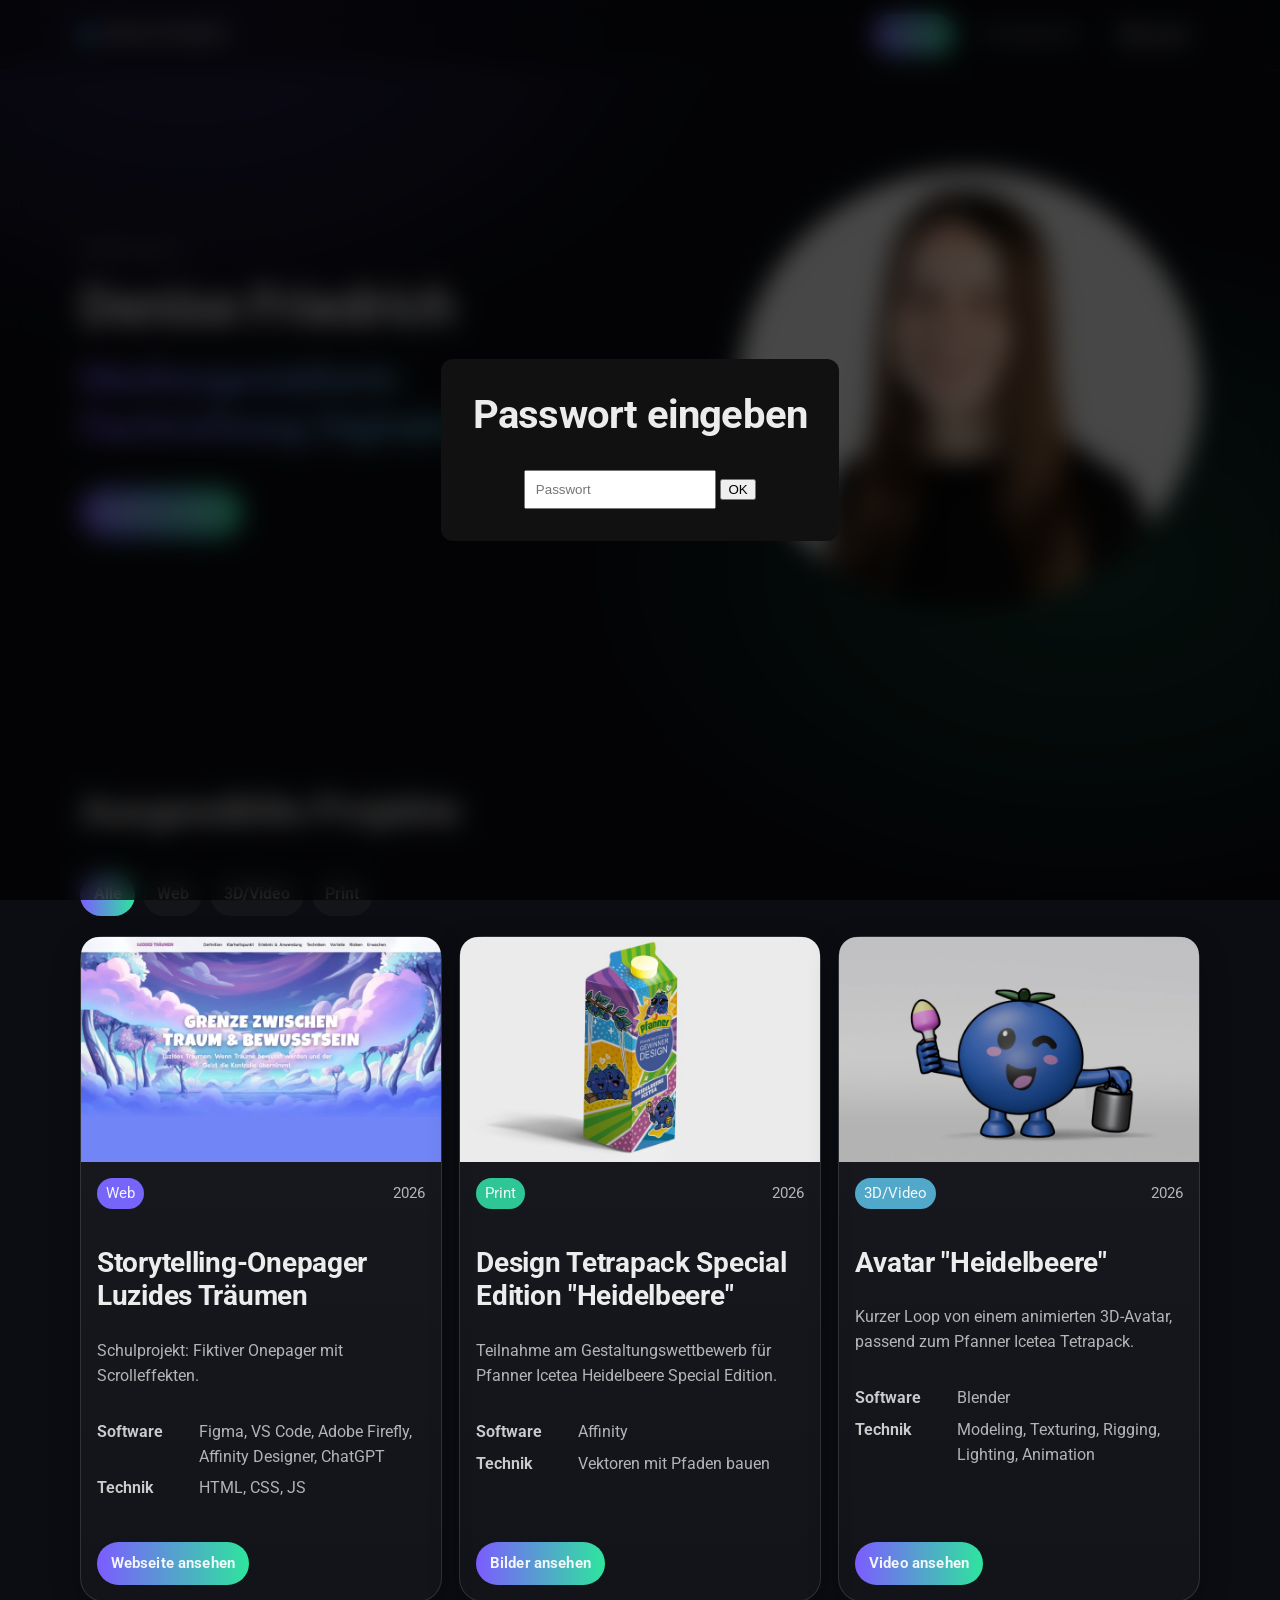
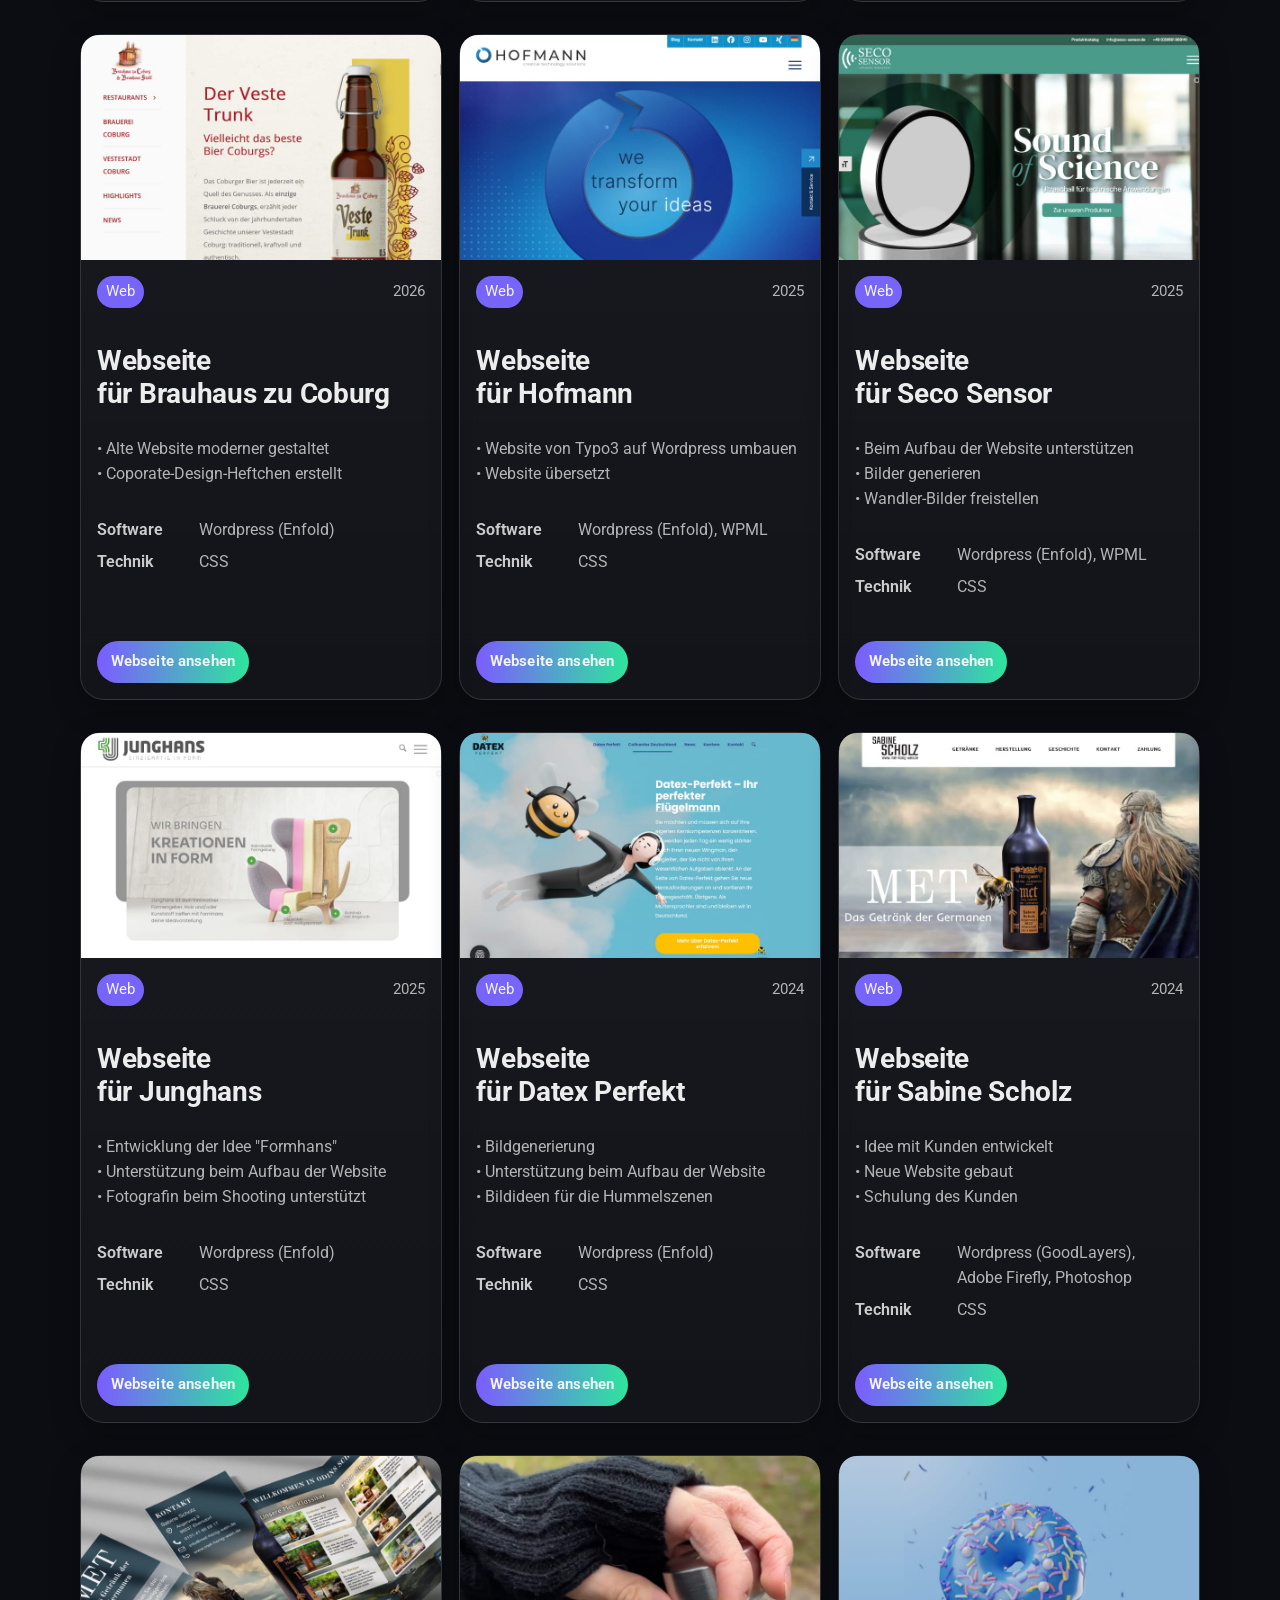
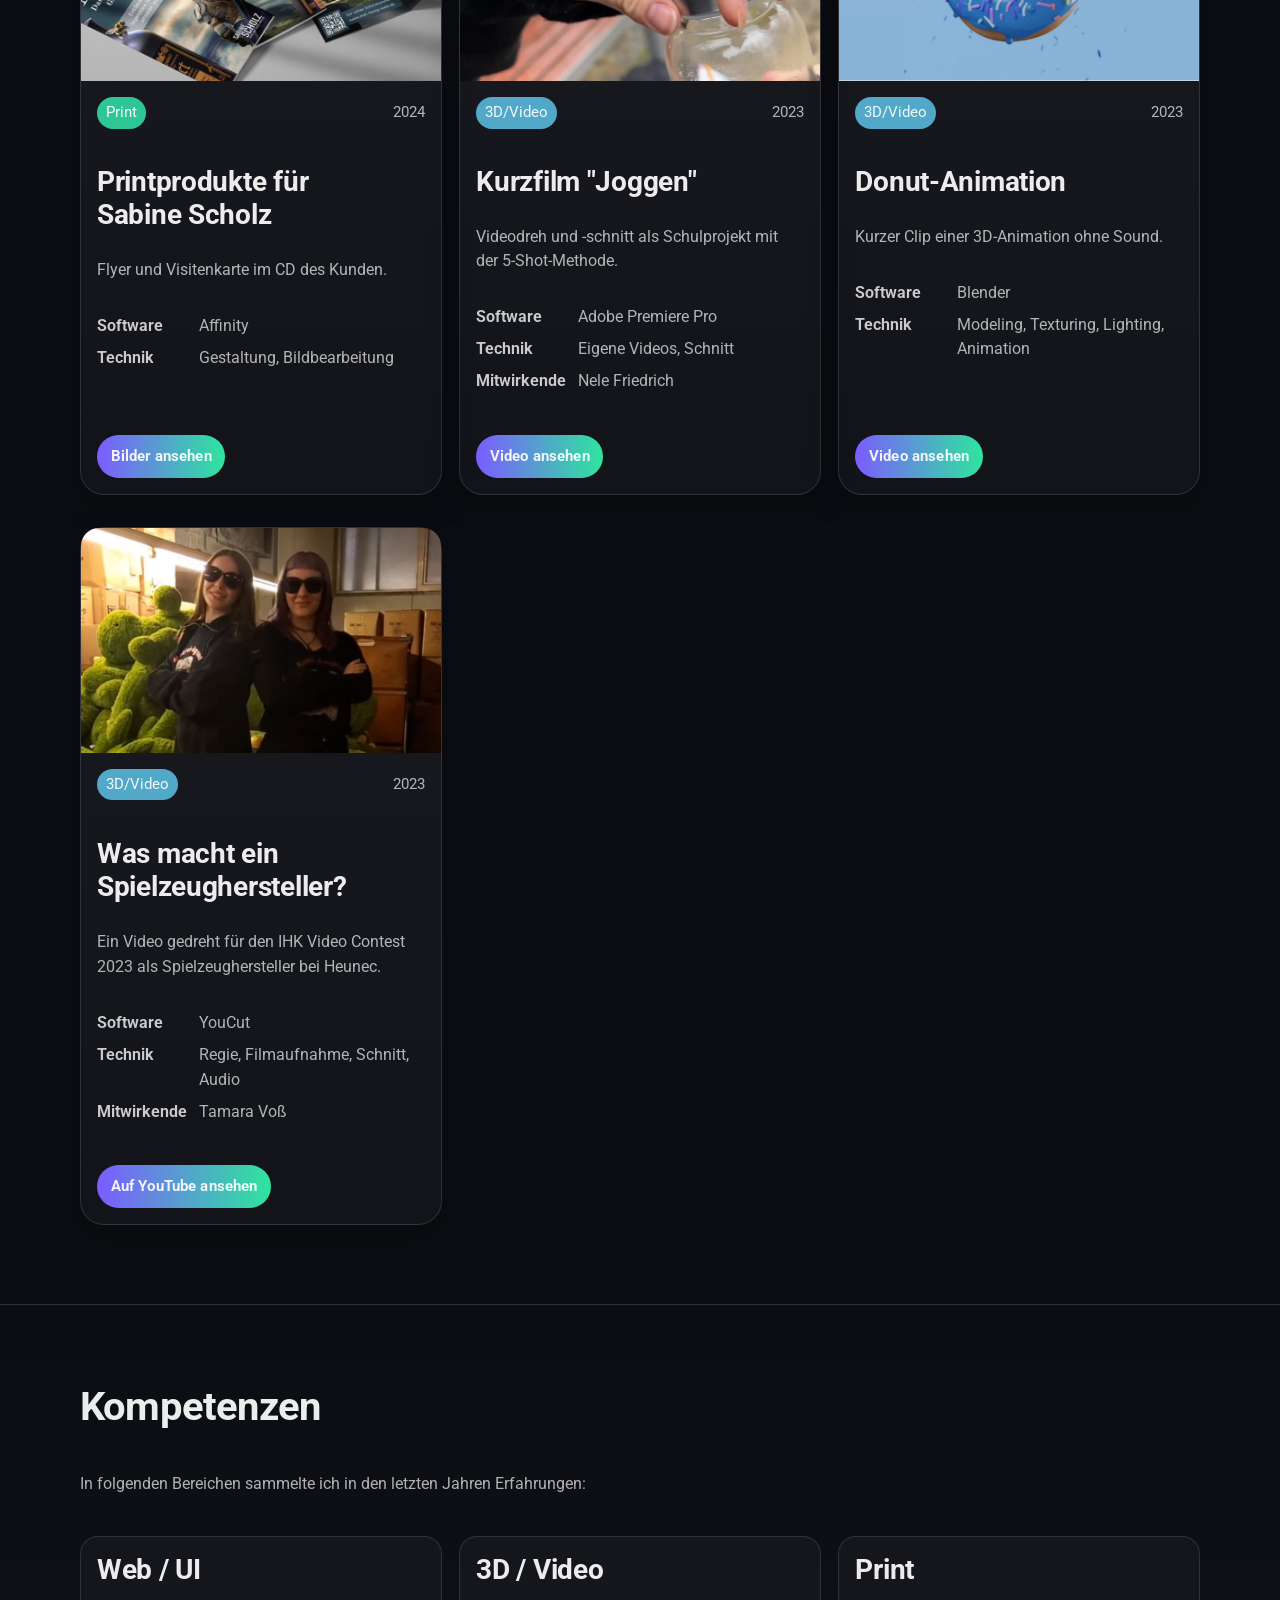
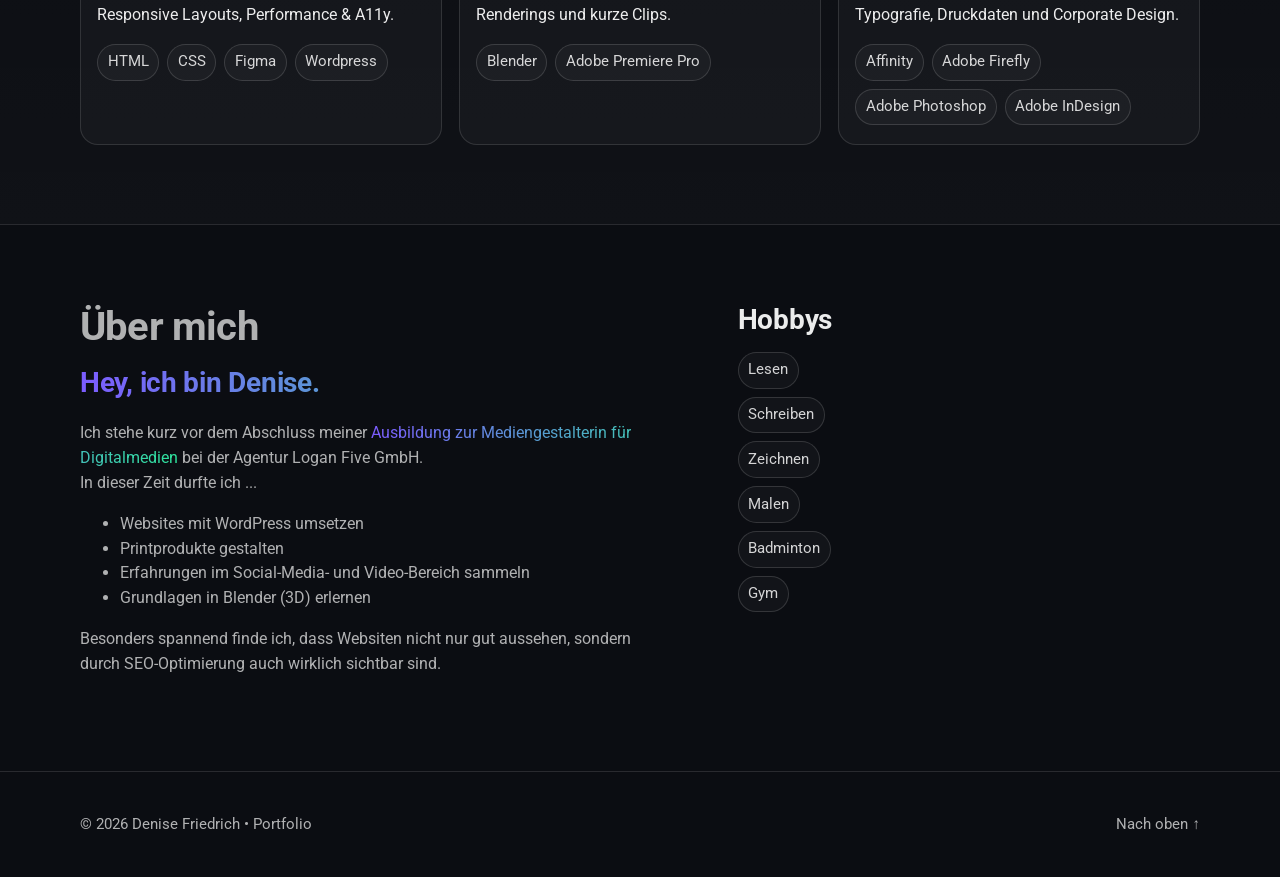
==== index.html @ d67a5a04 "Add files via upload" ====
<!doctype html>
<html lang="de">
<head>
  <meta charset="utf-8" />
  <meta name="viewport" content="width=device-width, initial-scale=1" />
  <title>Portfolio – Denise Friedrich</title>
  <meta name="description" content="Portfolio von Denise Friedrich mit Web-, 3D/Video- und Print-Projekten." />
  <link rel="stylesheet" href="styles.css" />
</head>

<body id="top">

  <!--Passwortschutz + Overlay-->
  <div id="passwordOverlay">
    <div class="password-box">
      <h2>Passwort eingeben</h2>
      <input type="password" id="pwInput" placeholder="Passwort">
      <button onclick="checkPassword()">OK</button>
    </div>
  </div>

  <a class="skip-link" href="#main">Zum Inhalt springen</a>

  <header class="site-header">
    <div class="container header-inner">
      <a class="brand" href="#top" aria-label="Zur Startseite">
        <span class="brand-mark" aria-hidden="true"></span>
        <span class="brand-text">Denise Friedrich</span>
      </a>

      <!-- CSS-only Mobile Menu -->
      <input class="nav-toggle" type="checkbox" id="nav-toggle" />
      <label class="nav-toggle-label" for="nav-toggle" aria-label="Menü öffnen/schließen">
        <span></span>
      </label>

      <nav class="site-nav" aria-label="Hauptnavigation">
        <a href="#projects" class="nav-cta">Projekte</a>
        <a href="#services">Kompetenzen</a>
        <a href="#about">Über mich</a>
      </nav>
    </div>
  </header>

  <main id="main">
    <!-- HERO -->
    <section class="hero">
      <div class="container hero-grid">
        <div class="hero-copy">
          <p class="eyebrow">Portfolio</p>
          <h1>Denise Friedrich</h1>
          <h2 class="accent">
            <span>Mediengestalterin</span><br>
            <span>Fachrichtung Digitalmedien</span>
          </h2>
          <div class="hero-actions">
            <a class="btn primary" href="#projects">Projekte ansehen</a>
          </div>
        </div>

        <div class="hero-media" aria-label="Vorschau">
          <img src="assets/img/Denise_Friedrich_Portrait.png" alt="Vorschau: Website-Projekt" loading="lazy" />
        </div>
      </div>
    </section>

    <!-- PROJEKTE -->
    <section id="projects" class="section">
      <div class="container">
        <div class="section-head">
          <h2>Ausgewählte Projekte</h2>
        </div>

        <!-- WICHTIG: inputs must be siblings of .filters AND .projects -->
        <input class="filter-input" type="radio" name="filter" id="f-all" checked>
        <input class="filter-input" type="radio" name="filter" id="f-web">
        <input class="filter-input" type="radio" name="filter" id="f-3d">
        <input class="filter-input" type="radio" name="filter" id="f-print">

        <div class="filters" role="group" aria-label="Projektfilter">
          <label for="f-all">Alle</label>
          <label for="f-web">Web</label>
          <label for="f-3d">3D/Video</label>
          <label for="f-print">Print</label>
        </div>

        <div class="grid projects">
          <!-- WEB: Onepager Luzides Träumen -->
          <article class="card project cat-web">
            <img src="assets/img/Storytelling_Luzide_Traeume.jpg" alt="Vorschau: Website-Projekt" loading="lazy" />
            <div class="card-body">
              <div class="card-top">
                <span class="web-btn">Web</span>
                <span class="year">2026</span>
              </div>
              <h3 class="card-title">Storytelling-Onepager<br>Luzides Träumen</h3>
              <p class="card-text">
                Schulprojekt: Fiktiver Onepager mit Scrolleffekten.
              </p>

              <dl class="stack">
                <div><dt>Software</dt><dd>Figma, VS Code, Adobe Firefly, Affinity Designer, ChatGPT</dd></div>
                <div><dt>Technik</dt><dd>HTML, CSS, JS</dd></div>
              </dl>

              <div class="card-actions">
                <a class="btn small" href="Luzide_Traeume/index.html" target="_blank" rel="noopener"> Webseite ansehen</a>
              </div>
            </div>
          </article>

          <!-- PRINT: Tetrapack Heidelbeere -->
          <article class="card project cat-print">
            <img src="assets/img/heidelbeere/Titelbild_Pfanner_Icetea_Heidelbeere.jpg" alt="Vorschau: Print-Layout" loading="lazy" />
            <div class="card-body">
              <div class="card-top">
                <span class="print-btn">Print</span>
                <span class="year">2026</span>
              </div>
              <h3 class="card-title">Design Tetrapack Special Edition "Heidelbeere"</h3>
              <p class="card-text">
                Teilnahme am Gestaltungswettbewerb für Pfanner Icetea Heidelbeere Special Edition.
              </p>

              <dl class="stack">
                <div><dt>Software</dt><dd>Affinity</dd></div>
                <div><dt>Technik</dt><dd>Vektoren mit Pfaden bauen</dd></div>
              </dl>

              <div class="card-actions">
                <a class="btn small" href="#" 
                data-images="assets/img/heidelbeere/Pfanner_Icetea_Heidelbeere.jpg, assets/img/heidelbeere/Heidelbeere_Pfanner_Avatar01.jpg, assets/img/heidelbeere/Heidelbeere_Pfanner_Avatar02.jpg, assets/img/heidelbeere/Heidelbeere_Pfanner_Avatar03.jpg">
                Bilder ansehen
               </a>
              </div>
            </div>
          </article>
          
          <!-- 3D: Heidelbeere -->
          <article class="card project cat-3d">
            <img src="assets/img/Animated_Avatar_Heidelbeere_2026.jpg" alt="Vorschau: Branding/Print" loading="lazy" />
            <div class="card-body">
              <div class="card-top">
                <span class="video-btn">3D/Video</span>
                <span class="year">2026</span>
              </div>
              <h3 class="card-title">Avatar "Heidelbeere"</h3>
              <p class="card-text">
                Kurzer Loop von einem animierten 3D-Avatar, passend zum Pfanner Icetea Tetrapack.
              </p>

              <dl class="stack">
                <div><dt>Software</dt><dd>Blender</dd></div>
                <div><dt>Technik</dt><dd>Modeling, Texturing, Rigging, Lighting, Animation</dd></div>
              </dl>

              <div class="card-actions">
                <a class="btn small" href="#" data-video="assets/video/Heidelbeere_Avatar_Denise_Friedrich.mp4" data-loop="true">Video ansehen</a>
              </div>
            </div>
          </article>

          <!-- WEB: Brauhaus Coburg -->
          <article class="card project cat-web">
            <img src="assets/img/brauhaus/Titelbild_Website_brauhaus.jpg" alt="Vorschau: Website-Projekt" loading="lazy" />
            <div class="card-body">
              <div class="card-top">
                <span class="web-btn">Web</span>
                <span class="year">2026</span>
              </div>
              <h3 class="card-title">Webseite <br>für Brauhaus zu Coburg </h3>
              <p class="card-text">• Alte Website moderner gestaltet <br>• Coporate-Design-Heftchen erstellt</p>
              <dl class="stack">
                <div><dt>Software</dt><dd>Wordpress (Enfold)</dd></div>
                <div><dt>Technik</dt><dd>CSS</dd></div>
              </dl>
              <div class="card-actions">
                <a class="btn small" href="https://brauhaus-coburg.de/" target="_blank"> Webseite ansehen</a>
              </div>
            </div>
          </article>

          <!-- WEB: Robert Hofmann GmbH -->
          <article class="card project cat-web">
            <img src="assets/img/robert-hofmann/Titelbild_Website_Robert_Hofmann.jpg" alt="Vorschau: Website-Projekt" loading="lazy" />
            <div class="card-body">
              <div class="card-top">
                <span class="web-btn">Web</span>
                <span class="year">2025</span>
              </div>
              <h3 class="card-title">Webseite <br>für Hofmann </h3>
              <p class="card-text">• Website von Typo3 auf Wordpress umbauen <br>• Website übersetzt
              </p>
              <dl class="stack">
                <div><dt>Software</dt><dd>Wordpress (Enfold), WPML</dd></div>
                <div><dt>Technik</dt><dd>CSS</dd></div>
              </dl>
              <div class="card-actions">
                <a class="btn small" href="https://www.r-hofmann.de/" target="_blank"> Webseite ansehen</a>
              </div>
            </div>
          </article>

          <!-- WEB: Seco Sensor -->
          <article class="card project cat-web">
            <img src="assets/img/seco/Titelbild_Website_seco.jpg" alt="Vorschau: Website-Projekt" loading="lazy" />
            <div class="card-body">
              <div class="card-top">
                <span class="web-btn">Web</span>
                <span class="year">2025</span>
              </div>
              <h3 class="card-title">Webseite <br>für Seco Sensor </h3>
              <p class="card-text">• Beim Aufbau der Website unterstützen <br>• Bilder generieren <br>• Wandler-Bilder freistellen</p>
              <dl class="stack">
                <div><dt>Software</dt><dd>Wordpress (Enfold), WPML</dd></div>
                <div><dt>Technik</dt><dd>CSS</dd></div>
              </dl>
              <div class="card-actions">
                <a class="btn small" href="https://www.seco-sensor.de/" target="_blank"> Webseite ansehen</a>
              </div>
            </div>
          </article>


          <!-- WEB: Junghans -->
          <article class="card project cat-web">
            <img src="assets/img/junghans/Titelbild_Website_junghans.jpg" alt="Vorschau: Website-Projekt" loading="lazy" />
            <div class="card-body">
              <div class="card-top">
                <span class="web-btn">Web</span>
                <span class="year">2025</span>
              </div>
              <h3 class="card-title">Webseite <br>für Junghans </h3>
              <p class="card-text">• Entwicklung der Idee "Formhans" <br>• Unterstützung beim Aufbau der Website <br>• Fotografin beim Shooting unterstützt</p>
              <dl class="stack">
                <div><dt>Software</dt><dd>Wordpress (Enfold)</dd></div>
                <div><dt>Technik</dt><dd>CSS</dd></div>
              </dl>
              <div class="card-actions">
                <a class="btn small" href="https://www.junghans-kurt.de/" target="_blank"> Webseite ansehen</a>
              </div>
            </div>
          </article>

          <!-- WEB: Callcenter Datex Perfekt -->
          <article class="card project cat-web">
            <img src="assets/img/datex/Titelbild_Website_datex.jpg" alt="Vorschau: Website-Projekt" loading="lazy" />
            <div class="card-body">
              <div class="card-top">
                <span class="web-btn">Web</span>
                <span class="year">2024</span>
              </div>
              <h3 class="card-title">Webseite <br>für Datex Perfekt</h3>
              <p class="card-text">• Bildgenerierung <br>• Unterstützung beim Aufbau der Website <br> • Bildideen für die Hummelszenen</p>
              <dl class="stack">
                <div><dt>Software</dt><dd>Wordpress (Enfold)</dd></div>
                <div><dt>Technik</dt><dd>CSS</dd></div>
              </dl>
              <div class="card-actions">
                <a class="btn small" href="https://www.datex-perfekt.de/" target="_blank"> Webseite ansehen</a>
              </div>
            </div>
          </article>


          <!-- WEB: Met Honigwein -->
          <article class="card project cat-web">
            <img src="assets/img/honigwein/Titelbild_Website_hongiwein.jpg" alt="Vorschau: Website-Projekt" loading="lazy" />
            <div class="card-body">
              <div class="card-top">
                <span class="web-btn">Web</span>
                <span class="year">2024</span>
              </div>
              <h3 class="card-title">Webseite <br>für Sabine Scholz </h3>
              <p class="card-text">• Idee mit Kunden entwickelt<br>• Neue Website gebaut<br>• Schulung des Kunden</p>
              <dl class="stack">
                <div><dt>Software</dt><dd>Wordpress (GoodLayers), Adobe Firefly, Photoshop</dd></div>
                <div><dt>Technik</dt><dd>CSS</dd></div>
              </dl>
              <div class="card-actions">
                <a class="btn small" href="https://www.met-honig-wein.de/" target="_blank"> Webseite ansehen</a>
              </div>
            </div>
          </article>

          <!-- PRINT: Met Honigwein -->
          <article class="card project cat-print">
            <img src="assets/img/honigwein/Titelbild-Honigwein-Scholz.jpg" alt="Vorschaubild zu Flyer und Visitenkarte von Met Honigwein" loading="lazy" />
            <div class="card-body">
              <div class="card-top">
                <span class="print-btn">Print</span>
                <span class="year">2024</span>
              </div>
              <h3 class="card-title">Printprodukte für <br>Sabine Scholz</h3>
              <p class="card-text">Flyer und Visitenkarte im CD des Kunden.</p>
              <dl class="stack">
                <div><dt>Software</dt><dd>Affinity</dd></div>
                <div><dt>Technik</dt><dd>Gestaltung, Bildbearbeitung</dd></div>
              </dl>
              <div class="card-actions">
                <a class="btn small" href="#" 
                data-images="assets/img/honigwein/Flyer-Honigwein-Scholz.jpg,assets/img/honigwein/Visitenkarte-Honigwein-Scholz.jpg">
                Bilder ansehen
               </a>
              </div>
            </div>
          </article>

          <!-- VIDEO: Kurzfilm Joggen -->
          <article class="card project cat-3d">
            <img src="assets/img/Joggen_Videoschnitt_Schulprojekt.jpg" alt="Vorschau: 3D-Render" loading="lazy" />
            <div class="card-body">
              <div class="card-top">
                <span class="video-btn">3D/Video</span>
                <span class="year">2023</span>
              </div>
              <h3 class="card-title">Kurzfilm "Joggen"</h3>
              <p class="card-text">Videodreh und -schnitt als Schulprojekt mit der 5-Shot-Methode.</p>
              <dl class="stack">
                <div><dt>Software</dt><dd>Adobe Premiere Pro</dd></div>
                <div><dt>Technik</dt><dd>Eigene Videos, Schnitt</dd></div>
                <div><dt>Mitwirkende</dt><dd>Nele Friedrich</dd></div>
              </dl>
              <div class="card-actions">
                <a class="btn small" href="#" data-video="assets/video/Joggen_Denise_Friedrich.mp4">Video ansehen</a>
              </div>
            </div>
          </article>

          <!-- 3D: Donut-->
          <article class="card project cat-3d">
            <img src="assets/img/Animated_Donut_2023.jpg" alt="Vorschau: Motion/Video" loading="lazy" />
            <div class="card-body">
              <div class="card-top">
                <span class="video-btn">3D/Video</span>
                <span class="year">2023</span>
              </div>
              <h3 class="card-title">Donut-Animation</h3>
              <p class="card-text">Kurzer Clip einer 3D-Animation ohne Sound.</p>
              <dl class="stack">
                <div><dt>Software</dt><dd>Blender</dd></div>
                <div><dt>Technik</dt><dd>Modeling, Texturing, Lighting, Animation</dd></div>
              </dl>
              <div class="card-actions">
                <a class="btn small" href="#" data-video="assets/video/Animated_3D-Donut_Denise_Friedrich.mp4" data-loop="true">Video ansehen</a>
              </div>
            </div>
          </article>

          <!-- VIDEO: Spielzeughersteller Heunec -->
          <article class="card project cat-3d">
            <img src="assets/img/IHK_Contest_2023_Spielzeughersteller.jpg" alt="Vorschaubild zum YouTube-Video Projektname" loading="lazy" />
            <div class="card-body">
              <div class="card-top">
                <span class="video-btn">3D/Video</span>
                <span class="year">2023</span>
              </div>
              <h3 class="card-title">Was macht ein Spielzeughersteller?</h3>
              <p class="card-text">Ein Video gedreht für den IHK Video Contest 2023 als Spielzeughersteller bei Heunec.</p>
              <dl class="stack">
                <div><dt>Software</dt><dd>YouCut</dd></div>
                <div><dt>Technik</dt><dd>Regie, Filmaufnahme, Schnitt, Audio</dd></div>
                <div><dt>Mitwirkende</dt><dd>Tamara Voß</dd></div>
              </dl>
              <div class="card-actions">
                <a
                  class="btn small"
                  href="https://youtu.be/FkZVJyz-Ypw?si=CCdk-QtRKjcpwCEa"
                  target="_blank"
                  rel="noopener noreferrer"
                  aria-label="YouTube-Video Projektname in neuem Tab öffnen">
                  Auf YouTube ansehen
                </a>
              </div>
            </div>
          </article>

        </div>
      </div>
    </section>

    <!-- KOMPETENZEN -->
    <section id="services" class="section alt">
      <div class="container">
        <div class="section-head">
          <h2>Kompetenzen</h2>
          <p class="muted">In folgenden Bereichen sammelte ich in den letzten Jahren Erfahrungen:</p>
        </div>

        <div class="grid features">
          <article class="feature">
            <h3>Web / UI</h3>
            <p>Responsive Layouts, Performance & A11y.</p>
            <div class="chips">
              <span class="chip">HTML</span>
              <span class="chip">CSS</span>
              <span class="chip">Figma</span>
              <span class="chip">Wordpress</span>
            </div>
          </article>
          <article class="feature">
            <h3>3D / Video</h3>
            <p>Renderings und kurze Clips.</p>
            <div class="chips">
              <span class="chip">Blender</span>
              <span class="chip">Adobe Premiere Pro</span>
            </div>
          </article>
          <article class="feature">
            <h3>Print</h3>
            <p>Typografie, Druckdaten und Corporate Design.</p>
            <div class="chips">
              <span class="chip">Affinity</span>
              <span class="chip">Adobe Firefly</span>
              <span class="chip">Adobe Photoshop</span>
              <span class="chip">Adobe InDesign</span>
            </div>
          </article>
        </div>
      </div>
    </section>

    <!-- ÜBER MICH -->
    <section id="about" class="section">
      <div class="container about-grid">
        <div class="muted">
          <h2>Über mich</h2>
          <h3 class="accent">Hey, ich bin Denise.</h3>
          <p>Ich stehe kurz vor dem Abschluss meiner <span class="accent">Ausbildung zur Mediengestalterin für Digitalmedien</span> bei der Agentur Logan Five GmbH. <br>In dieser Zeit durfte ich ... </p>  
          <ul>
              <li>Websites mit WordPress umsetzen</li>
              <li>Printprodukte gestalten</li>
              <li>Erfahrungen im Social-Media- und Video-Bereich sammeln</li>
              <li>Grundlagen in Blender (3D) erlernen</li>
            </ul>
          <p>Besonders spannend finde ich, dass Websiten nicht nur gut aussehen, sondern durch SEO-Optimierung auch wirklich sichtbar sind.</p>
        </div>

        <div>
          <h3>Hobbys</h3>
          <div class="chips hobbies">
            <span class="chip">Lesen</span>
            <span class="chip">Schreiben</span>
            <span class="chip">Zeichnen</span>
            <span class="chip">Malen</span>
            <span class="chip">Badminton</span>
            <span class="chip">Gym</span>
          </div>
        </div>
      </div>
    </section>
  </main>

  <footer class="site-footer">
    <div class="container footer-inner">
      <p class="muted small">© 2026 Denise Friedrich • Portfolio</p>
      <a class="muted small" href="#top">Nach oben ↑</a>
    </div>
  </footer>

  <!-- VIDEO MODAL -->
  <div class="video-modal" id="videoModal">
    <div class="video-modal-content">
      <button class="video-close" id="videoClose" aria-label="Video schließen">×</button>
      <video id="modalVideo" controls>
        <source src="" type="video/mp4">
        Dein Browser unterstützt kein HTML5-Video.
      </video>
    </div>
  </div>

  <!-- BILD MODAL -->
  <div class="image-modal" id="imageModal">
    <div class="image-modal-content">
      <button class="image-close" id="imageClose">×</button>
      <img id="modalImage" src="" alt="">
      <div class="image-nav">
        <button id="prevImg">←</button>
        <button id="nextImg">→</button>
      </div>
    </div>
  </div>

<script src="script.js"></script>
  
</body>
</html>
---- styles.css ----
/* Fonts (lokal) */
@font-face{
  font-family: 'Roboto';  
  font-display: swap;
  font-style: normal;
  font-weight: 100 900;
  src: url('assets/fonts/Roboto/Roboto-VariableFont_wdth,wght.ttf') format('truetype-variations');
}


/*Für Blur Overlay bei Passwortschutz*/
#passwordOverlay{
  position: fixed;
  inset: 0;
  backdrop-filter: blur(12px);
  background: rgba(0,0,0,0.7);
  display: flex;
  align-items: center;
  justify-content: center;
  z-index: 99999;
}

.password-box{
  background: #111;
  padding: 2rem;
  border-radius: 12px;
  text-align: center;
}

.password-box input{
  padding: .6rem;
  margin-top: 1rem;
}

:root{
  --bg: #0b0d12;
  --panel: rgba(255,255,255,.06);
  --panel2: rgba(255,255,255,.035);
  --text: rgba(255,255,255,.92);
  --muted: rgba(255,255,255,.68);
  --line: rgba(255,255,255,.12);

  --dark: black;
  --bright: white;

  --accent: #7c5cff;
  --accent2: #2ee59d;

  --radius: 18px;
  --shadow: 0 18px 45px rgba(0,0,0,.35);
  --container: 1120px;

  --step--1: clamp(.85rem, .82rem + .2vw, .95rem);
  --step-0: clamp(1rem, .95rem + .25vw, 1.125rem);
  --step-1: clamp(1.25rem, 1.1rem + .9vw, 1.75rem);
  --step-2: clamp(1.65rem, 1.25rem + 1.7vw, 2.5rem);
  --step-3: clamp(2.1rem, 1.4rem + 3.1vw, 3.4rem);
}

*{ box-sizing: border-box; }
html{ scroll-behavior: smooth; }
body{
  margin: 0;
  font-family: 'Roboto', sans-serif;
  font-weight: 400;
  background:
    radial-gradient(900px 600px at 15% 0%, rgba(124,92,255,.25), transparent 60%),
    radial-gradient(900px 600px at 85% 10%, rgba(46,229,157,.18), transparent 55%),
    var(--bg);
  color: var(--text);
  line-height: 1.55;
}

img{ max-width: 100%; display: block; }
a{ color: inherit; text-decoration: none; }
a:hover{ text-decoration: underline; }

.container{
  width: min(100% - 2rem, var(--container));
  margin-inline: auto;
}

.section{
  padding: clamp(3.5rem, 2.5rem + 3vw, 6rem) 0;
}
.section.alt{
  background: linear-gradient(180deg, transparent, rgba(255,255,255,.02));
  border-top: 1px solid var(--line);
  border-bottom: 1px solid var(--line);
}

.section-head{
  display: grid;
  gap: .6rem;
  margin-bottom: 1.5rem;
}

h1,h2,h3{ line-height: 1.2; margin: 0; margin-bottom: 15px; }
h1{ font-size: var(--step-3); font-weight: 700; letter-spacing: -0.02em; }
h2{ font-size: var(--step-2); font-weight: 700; letter-spacing: -0.02em; }
h3{ font-size: var(--step-1); font-weight: 700; letter-spacing: -0.01em; }

.lead{ font-size: var(--step-0); color: var(--muted); max-width: 60ch; }
.muted{ color: var(--muted); }
.small{ font-size: var(--step--1); }

.accent{
  background: linear-gradient(90deg, var(--accent) 0%, var(--accent2) 100%);
  -webkit-background-clip: text;
  background-clip: text;
  color: transparent;
  padding-bottom: 0.2em;
}

  
/*Navigation*/
.site-nav a.active {
  color: var(--bright);
  text-decoration: underline;
}


.skip-link{
  position: absolute;
  left: -999px;
  top: 1rem;
  padding: .75rem 1rem;
  background: var(--bright);
  color: var(--dark);
  border-radius: 10px;
}
.skip-link:focus{ left: 1rem; z-index: 9999; }

/* Header / Nav */
.site-header{
  position: sticky;
  top: 0;
  z-index: 50;
  background: rgba(11,13,18,.6);
  backdrop-filter: blur(12px);
  border-bottom: 1px solid var(--line);
}

.header-inner{
  display: flex;
  align-items: center;
  justify-content: space-between;
  padding: .85rem 0;
  gap: 1rem;
}

.brand{
  display: inline-flex;
  align-items: center;
  gap: .65rem;
  font-weight: 700;
  letter-spacing: .02em;
}
.brand-mark{
  width: 14px; height: 14px;
  border-radius: 4px;
  background: linear-gradient(140deg, var(--accent), var(--accent2));
  box-shadow: 0 0 0 6px rgba(124,92,255,.12);
}

.site-nav{
  display: flex;
  align-items: center;
  gap: 1rem;
}
.site-nav a{
  padding: .55rem .7rem;
  border-radius: 999px;
  color: var(--muted);
  text-decoration: none;
}
.site-nav a:hover{
  color: var(--text);
  filter: brightness(1.06);
}
.nav-cta{
  color: var(--bright);
  background: linear-gradient(90deg, var(--accent), var(--accent2));
  font-weight: 700;
}
.nav-cta:hover{ filter: brightness(1.06);color: var(--bright); }
.nav-cta:active, .nav-cta:focus, .nav-cta.active{filter: brightness(1.06);color: var(--bright); text-decoration: underline!important;}

.nav-toggle{ display:none; }
.nav-toggle-label{
  display: none;
  width: 44px;
  height: 44px;
  border-radius: 12px;
  border: 1px solid var(--line);
  background: rgba(255,255,255,.04);
  align-items: center;
  justify-content: center;
  cursor: pointer;
}
.nav-toggle-label span,
.nav-toggle-label span::before,
.nav-toggle-label span::after{
  content:"";
  display:block;
  width: 18px;
  height: 2px;
  background: rgba(255,255,255,.85);
  position: relative;
  border-radius: 2px;
}
.nav-toggle-label span::before{ position:absolute; top:-6px; }
.nav-toggle-label span::after{ position:absolute; top: 6px; }

@media (max-width: 760px){
  .nav-toggle-label{ display: inline-flex; }
  .site-nav{
    position: absolute;
    left: 1rem;
    right: 1rem;
    top: 64px;
    display: grid;
    gap: .5rem;
    padding: .75rem;
    border-radius: var(--radius);
    background: rgba(11,13,18,.92);
    border: 1px solid var(--line);
    box-shadow: var(--shadow);
    transform: translateY(-10px);
    opacity: 0;
    pointer-events: none;
  }
  .site-nav a{ padding: .8rem .9rem; }
  .nav-toggle:checked ~ .site-nav{
    transform: translateY(0);
    opacity: 1;
    pointer-events: auto;
  }
}

/* Hero */
.hero{
  padding: clamp(3.5rem, 2.2rem + 5vw, 7rem) 0;
}
.hero-grid{
  display: grid;
  gap: 2rem;
  align-items: center;
  grid-template-columns: 1.15fr .85fr;
}
.eyebrow{
  color: var(--muted);
  letter-spacing: .18em;
  text-transform: uppercase;
  font-size: var(--step--1);
  margin: 0 0 .6rem 0;
}
.hero-actions{
  display: flex;
  flex-wrap: wrap;
  gap: .75rem;
  margin-top: 1.8rem;
}
.meta{
  margin: 1.2rem 0 0;
  padding: 0;
  list-style: none;
  color: var(--muted);
  display: grid;
  gap: .35rem;
}
.meta strong{ color: rgba(255,255,255,.86); font-weight: 650; }

.hero-media{ display: grid; gap: .75rem; }
.mock{
  border-radius: calc(var(--radius) + 6px);
  border: 1px solid var(--line);
  background: linear-gradient(180deg, rgba(255,255,255,.06), rgba(255,255,255,.03));
  box-shadow: var(--shadow);
  overflow: hidden;
}
.mock-top{
  height: 44px;
  background: rgba(255,255,255,.05);
  border-bottom: 1px solid var(--line);
}
.mock-body{
  padding: 1rem;
  display: grid;
  gap: .6rem;
}
.mock-line{
  height: 10px;
  border-radius: 999px;
  background: rgba(255,255,255,.08);
}
.w-60{ width: 60%; }
.w-80{ width: 80%; }
.w-90{ width: 90%; }
.mock-cards{
  display: grid;
  grid-template-columns: repeat(3, 1fr);
  gap: .65rem;
  margin-top: .3rem;
}
.mock-card{
  aspect-ratio: 1 / 1;
  border-radius: 14px;
  background: linear-gradient(140deg, rgba(124,92,255,.25), rgba(46,229,157,.12));
  border: 1px solid rgba(255,255,255,.12);
}

@media (max-width: 500px){
  .hero-grid{ grid-template-columns: 1fr; }
}

/* Buttons */
.btn{
  display: inline-flex;
  align-items: center;
  justify-content: center;
  gap: .5rem;
  padding: .8rem 1.05rem;
  border-radius: 999px;
  background: rgba(255,255,255,.04);
  color: var(--text);
  text-decoration: none;
  font-weight: 650;
  letter-spacing: .01em;
}
.btn:hover{ filter: brightness(1.06); text-decoration: none; }
.btn.primary{
  border: none;
  color: var(--bright);
}
  
.btn.ghost{ background: transparent; }
.btn.small{
  padding: .6rem .85rem;
  font-size: var(--step--1);
  margin-top: 30px;
}

.btn.primary,
.btn.small{
  background: linear-gradient(90deg, var(--accent) 0%, var(--accent2) 100%);
}

.web-btn {
  background: #7764f9;
  font-size: var(--step--1);
  padding: .25rem .55rem;
  border-radius: 999px;
}

.video-btn {
  background: #51a8c8;
  font-size: var(--step--1);
  padding: .25rem .55rem;
  border-radius: 999px;
}

.print-btn {
  background: #2ec694;
  font-size: var(--step--1);
  padding: .25rem .55rem;
  border-radius: 999px;
}

/* FILTERS */
.filter-input{
  position: absolute;
  opacity: 0;
  pointer-events: none;
}

.filters{
  display: flex;
  flex-wrap: wrap;
  gap: .5rem;
  margin: 1rem 0 1.25rem;
}
.filters label{
  cursor: pointer;
  padding: .55rem .85rem;
  border-radius: 999px;
  background: rgba(255,255,255,.03);
  color: var(--muted);
  font-weight: 650;
}

/* active pill styling */
#f-all:checked ~ .filters label[for="f-all"],
#f-web:checked ~ .filters label[for="f-web"],
#f-3d:checked ~ .filters label[for="f-3d"],
#f-print:checked ~ .filters label[for="f-print"]{
  color: var(--bright);
  border-color: transparent;
  background: linear-gradient(90deg, var(--accent), var(--accent2));
}

/* Grids / Cards */
.grid{ display: grid; column-gap: 1.1rem; row-gap: 2rem; }

.projects{ 
  grid-template-columns: repeat(3, 1fr);
  align-items: stretch;
}
@media (max-width: 1060px){ .projects{ grid-template-columns: repeat(2, 1fr); } }
@media (max-width: 640px){ .projects{ grid-template-columns: 1fr; } }

.card{
  display: flex;
  flex-direction: column;
  border: 1px solid var(--line);
  background: linear-gradient(180deg, rgba(255,255,255,.055), rgba(255,255,255,.03));
  border-radius: calc(var(--radius) + 6px);
  height: 100%;
  box-shadow: 0 10px 30px rgba(0,0,0,.25);
}

.card-media{
  display:block;
  aspect-ratio: 16/10;
  background: rgba(255,255,255,.04);
}

.card-media img{
  width: 100%;
  height: 100%;
  object-fit: cover;
}

.card-body{
  padding: 1rem;
  display: flex;
  flex-direction: column;
  gap: .7rem;
  flex: 1;
}

.card-top{
  display:flex;
  align-items:center;
  justify-content: space-between;
  gap: .75rem;
}

.card-top .pill {
  background: linear-gradient(90deg, var(--accent), var(--accent2));
}

.card-actions{
  display:flex;
  flex-wrap: wrap;
  gap: .55rem;
  margin-top: auto;
}

.pill{
  font-size: var(--step--1);
  padding: .25rem .55rem;
  border-radius: 999px;
  border: 1px solid rgba(255,255,255,.14);
  background: rgba(255,255,255,.03);
}

.year{ font-size: var(--step--1); color: var(--muted); }
.card-title a:hover{ text-decoration: underline; }
.card-text{ margin: 0; color: var(--muted); }

h3.card-title{margin-top: 10px;}

.stack{
  display: grid;
  gap: .45rem;
  margin: .2rem 0 0;
}
.stack div{
  display:grid;
  grid-template-columns: 92px 1fr;
  gap: .6rem;
}
.stack dt{
  color: rgba(255,255,255,.78);
  font-weight: 650;
}
.stack dd{
  margin: 0;
  color: var(--muted);
}


/* CATEGORY FILTERING (works because inputs are siblings of .projects) */
#f-web:checked ~ .projects .cat-3d,
#f-web:checked ~ .projects .cat-print{ display:none; }

#f-3d:checked ~ .projects .cat-web,
#f-3d:checked ~ .projects .cat-print{ display:none; }

#f-print:checked ~ .projects .cat-web,
#f-print:checked ~ .projects .cat-3d{ display:none; }

/* Features / About / Contact */
.features{ grid-template-columns: repeat(3, 1fr); }
@media (max-width: 860px){ .features{ grid-template-columns: 1fr; } }
.feature{
  padding: 1rem;
  border-radius: var(--radius);
  border: 1px solid var(--line);
  background: rgba(255,255,255,.03);
}

.about-grid{
  display:grid;
  grid-template-columns: 1fr .8fr;
  gap: 5rem;
  align-items: start;
}
@media (max-width: 900px){ .about-grid{ grid-template-columns: 1fr; } }

.bullets{
  margin: 1rem 0 0;
  padding-left: 1.1rem;
  color: var(--muted);
}

.about-card{
  padding: 1rem;
  border-radius: var(--radius);
  border: 1px solid var(--line);
  background: rgba(255,255,255,.03);
}
.chips{
  display:flex;
  flex-wrap: wrap;
  gap: .5rem;
  margin: .8rem 0 .2rem;
}
.chip{
  padding: .35rem .6rem;
  border-radius: 999px;
  border: 1px solid rgba(255,255,255,.14);
  background: rgba(255,255,255,.03);
  font-size: var(--step--1);
  color: rgba(255,255,255,.82);
}

.hobbies{
  display: flex;
  flex-direction: column;
  align-items: flex-start;
}

.contact-grid{
  display:grid;
  grid-template-columns: 1.1fr .9fr;
  gap: 1.2rem;
  align-items: start;
}
@media (max-width: 920px){ .contact-grid{ grid-template-columns: 1fr; } }

.contact-actions{
  display:flex;
  flex-wrap: wrap;
  gap: .75rem;
  margin-top: 1rem;
}



/* Footer */
.site-footer{
  padding: 1.6rem 0;
  border-top: 1px solid var(--line);
}
.footer-inner{
  display:flex;
  align-items:center;
  justify-content: space-between;
  gap: 1rem;
}




/* VIDEO MODAL */
.video-modal{
  display: none;
  position: fixed;
  inset: 0;
  background: rgba(0,0,0,.8);
  backdrop-filter: blur(6px);
  justify-content: center;
  align-items: center;
  z-index: 9999;
  padding: 1rem;
}

.video-modal-content{
  position: relative;
  width: min(800px, 100%);
  background: var(--dark);
  border-radius: 18px;
  overflow: hidden;
  box-shadow: 0 20px 60px rgba(0,0,0,.6);
}

.video-modal video{
  width: 100%;
  max-height: 80vh;
  display: block;
}

.video-close{
  position: absolute;
  top: 10px;
  right: 15px;
  font-size: 28px;
  background: none;
  border: none;
  color: var(--bright);
  cursor: pointer;
}

div.card-top {
  margin-bottom: 15px;
}

dl.stack {
  margin-top: 20px;
}


/*BILD-MODAL*/
.image-modal{
  display: none;
  position: fixed;
  inset: 0;
  background: rgba(0,0,0,.8);
  backdrop-filter: blur(6px);
  justify-content: center;
  align-items: center;
  z-index: 9999;
}

.image-modal-content{
  position: relative;
  max-width: 90%;
  max-height: 90%;
}

.image-modal img{
  width: 100%;
  max-height: 80vh;
  object-fit: contain;
  border-radius: 12px;
}

img{
  border-top-left-radius: var(--radius);
  border-top-right-radius: var(--radius);
}

.image-close{
  position: absolute;
  top: -40px;
  right: 0;
  font-size: 30px;
  background: none;
  border: none;
  color: var(--bright);
  cursor: pointer;
}

.image-nav{
  display: flex;
  justify-content: space-between;
  margin-top: 10px;
}

.image-nav button{
  background: var(--bright);
  border: none;
  padding: .5rem 1rem;
  border-radius: 8px;
  cursor: pointer;
}
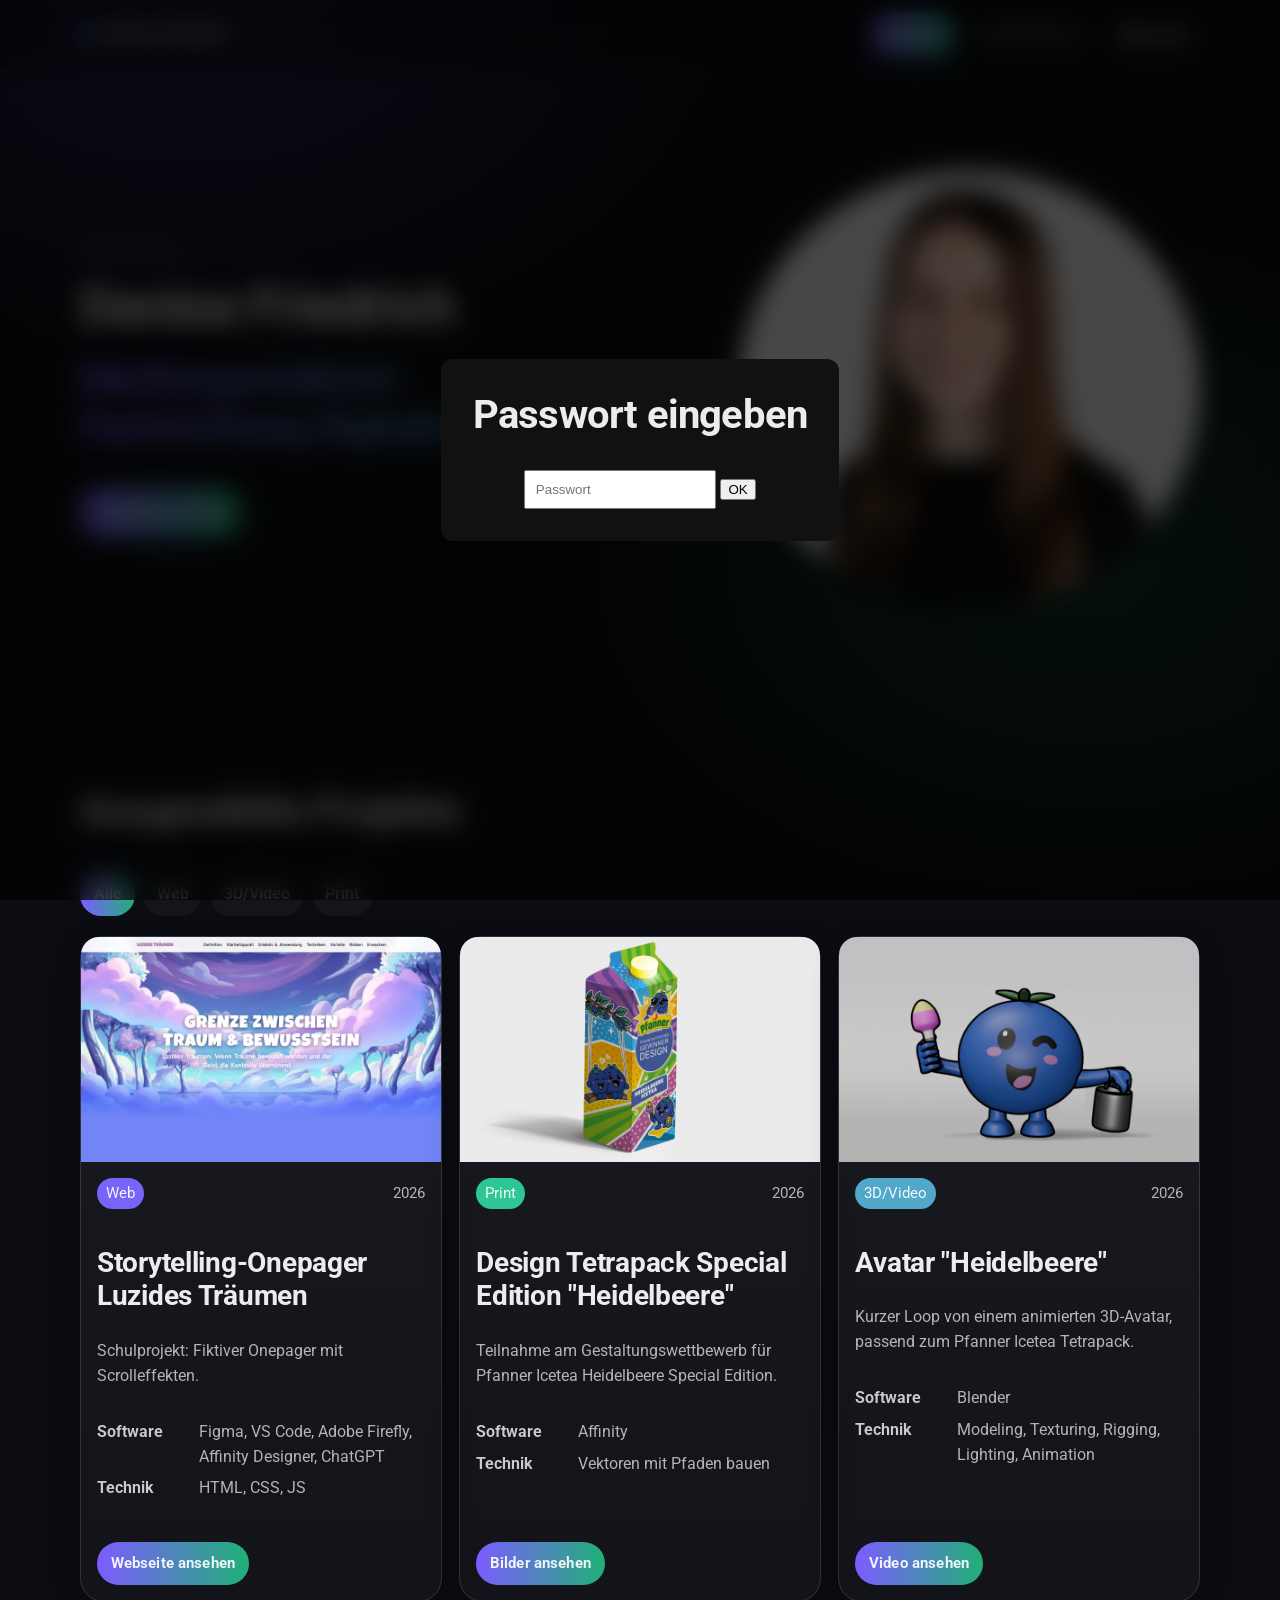
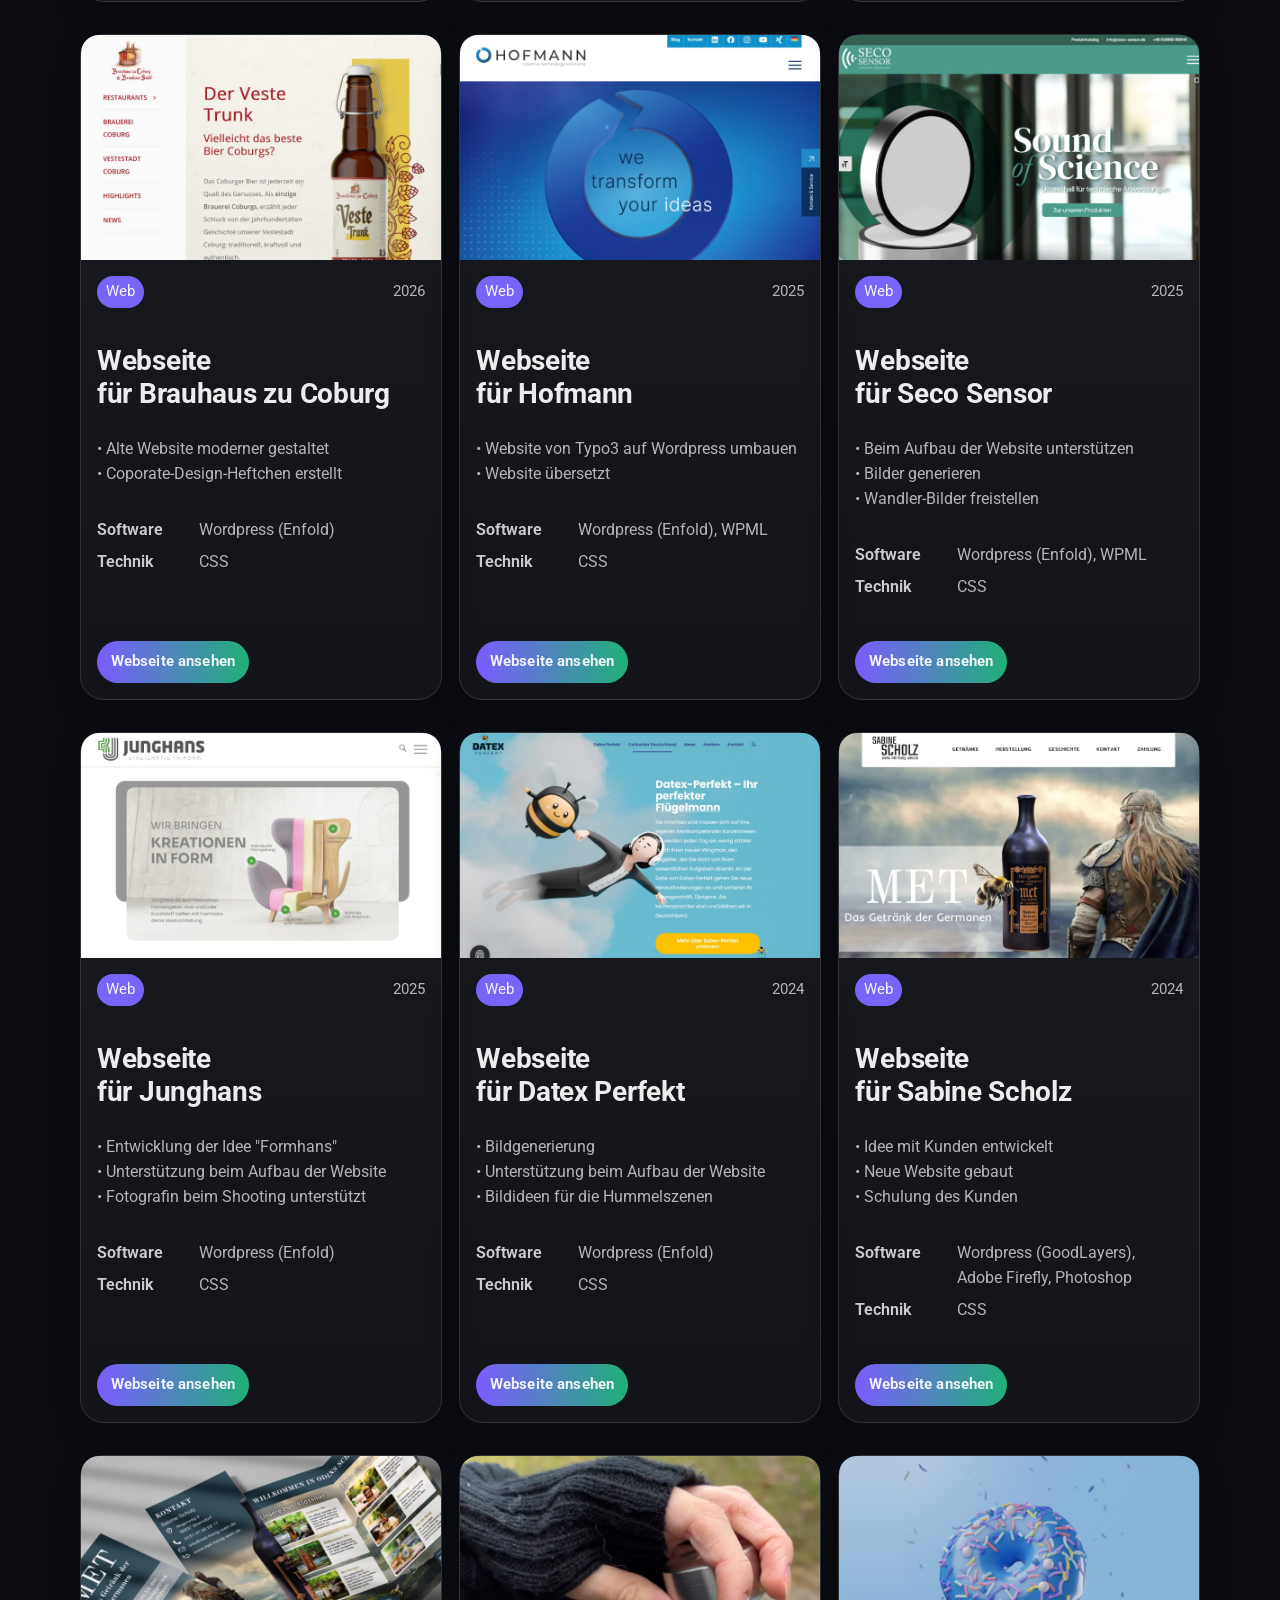
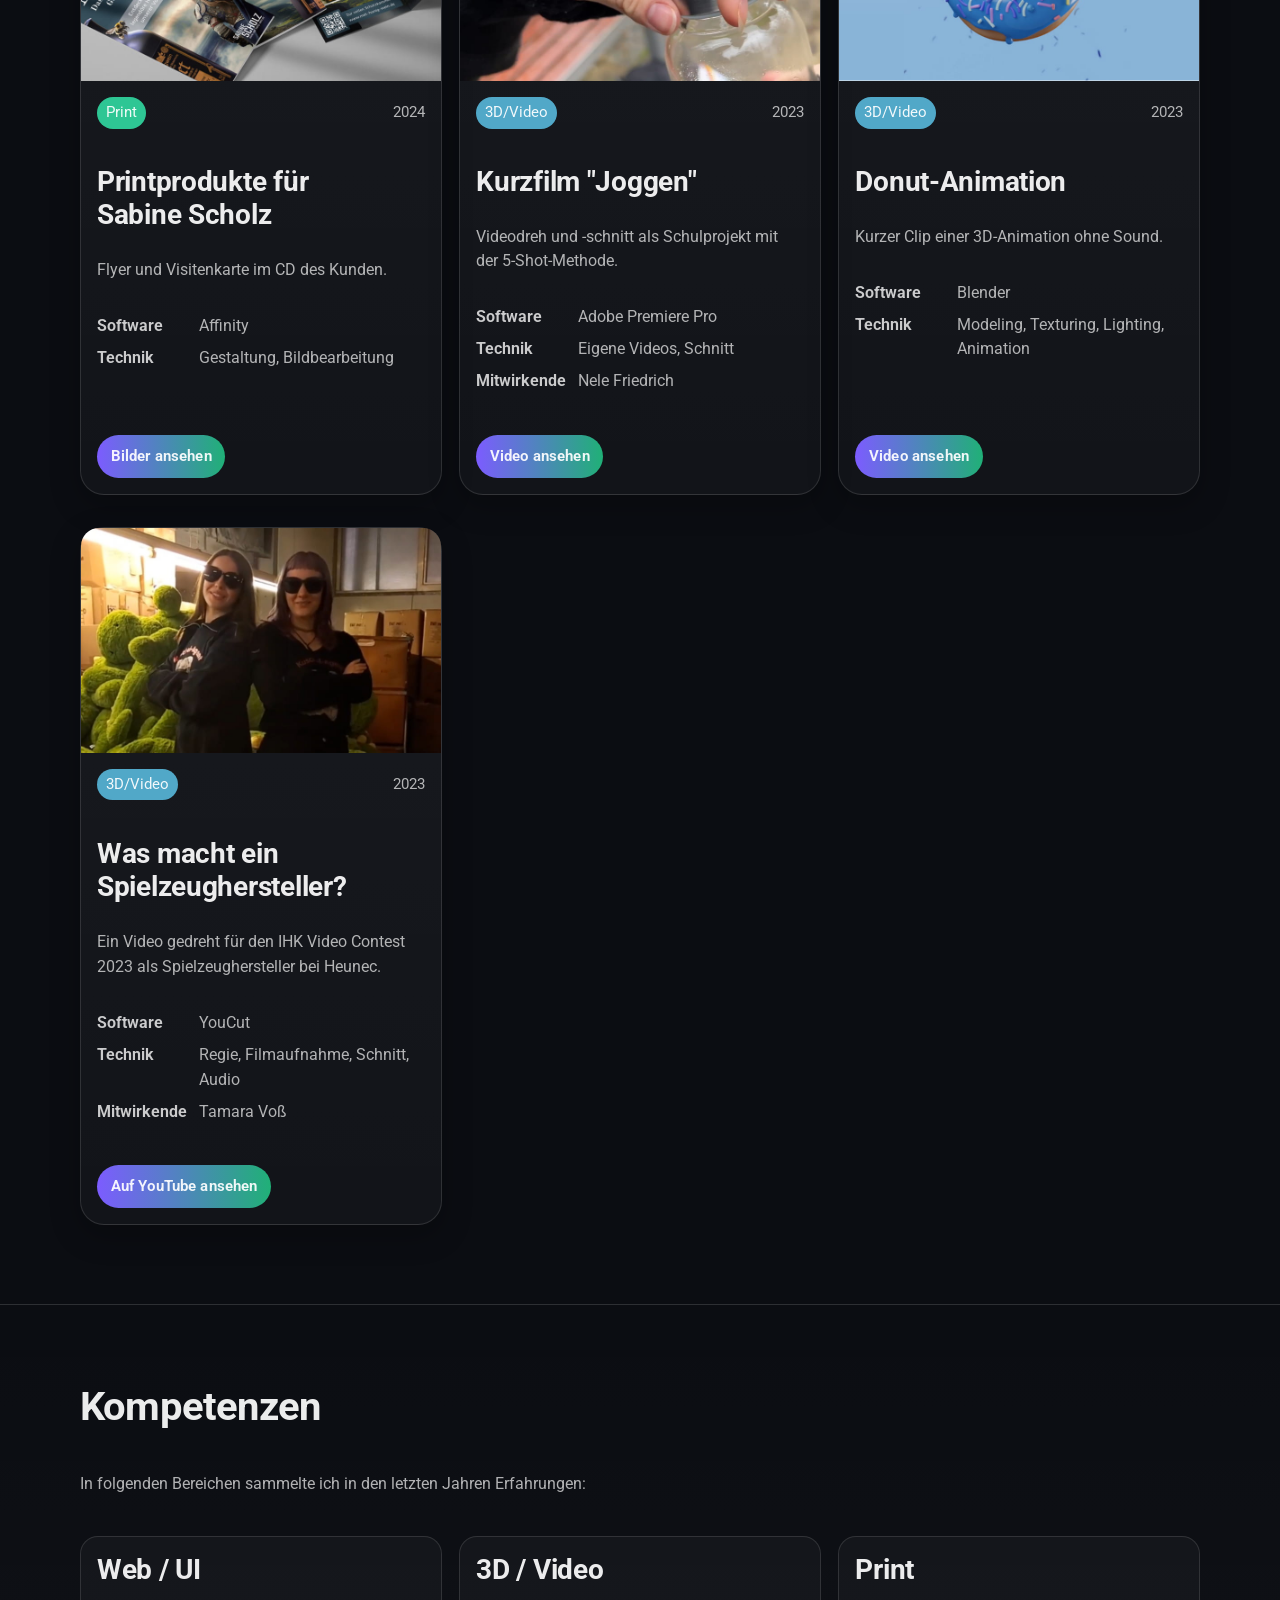
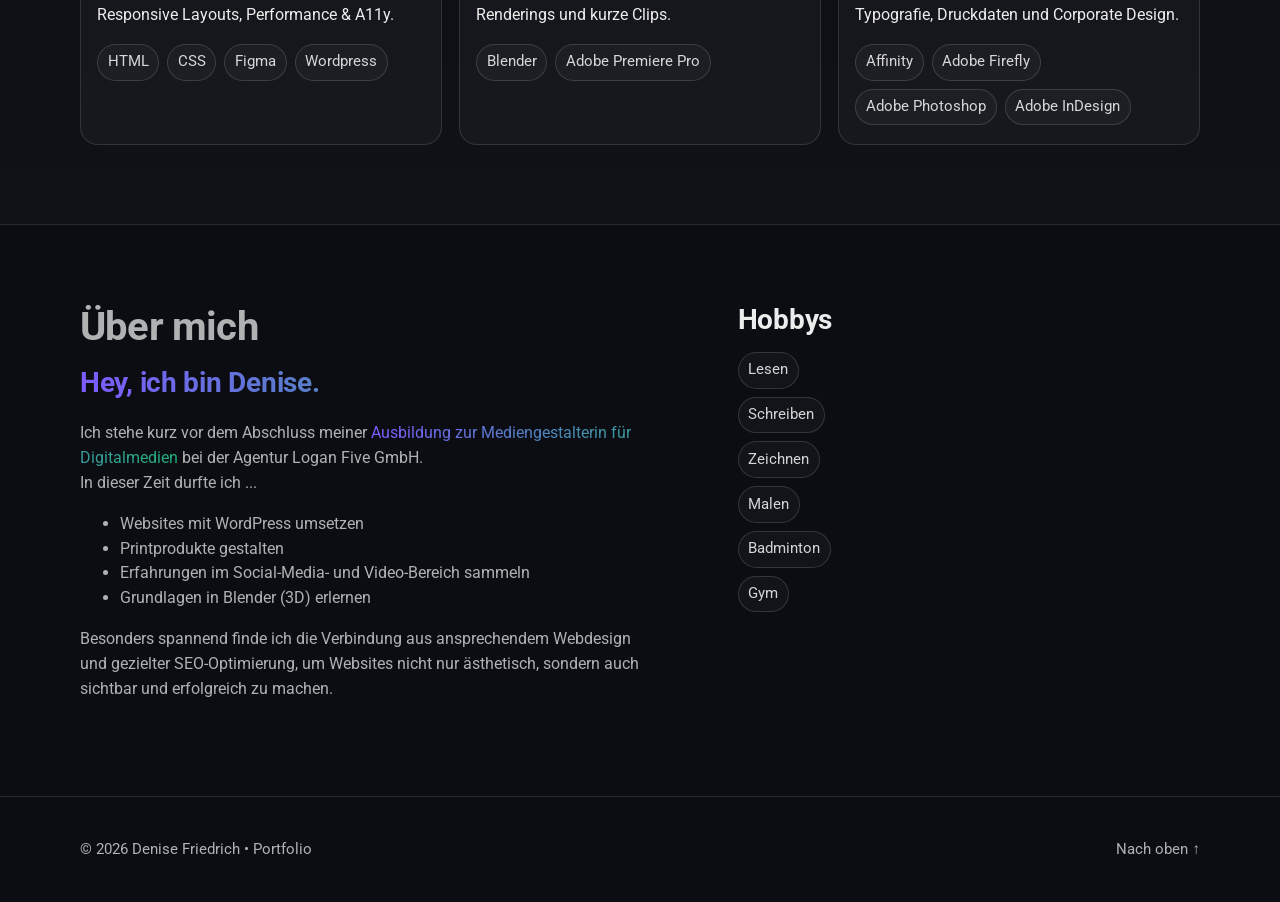
==== commit d80694f2: "Update index.html" ====
--- a/index.html
+++ b/index.html
@@ -433,7 +433,7 @@
               <li>Erfahrungen im Social-Media- und Video-Bereich sammeln</li>
               <li>Grundlagen in Blender (3D) erlernen</li>
             </ul>
-          <p>Besonders spannend finde ich, dass Websiten nicht nur gut aussehen, sondern durch SEO-Optimierung auch wirklich sichtbar sind.</p>
+          <p>Besonders spannend finde ich die Verbindung aus ansprechendem Webdesign und gezielter SEO-Optimierung, um Websites nicht nur ästhetisch, sondern auch sichtbar und erfolgreich zu machen.</p>
         </div>
 
         <div>
@@ -484,4 +484,4 @@
 <script src="script.js"></script>
   
 </body>
-</html>+</html>
--- a/styles.css
+++ b/styles.css
@@ -44,7 +44,7 @@
   --bright: white;
 
   --accent: #7c5cff;
-  --accent2: #2ee59d;
+  --accent2: #20b077;
 
   --radius: 18px;
   --shadow: 0 18px 45px rgba(0,0,0,.35);
@@ -685,4 +685,4 @@
   padding: .5rem 1rem;
   border-radius: 8px;
   cursor: pointer;
-}+}
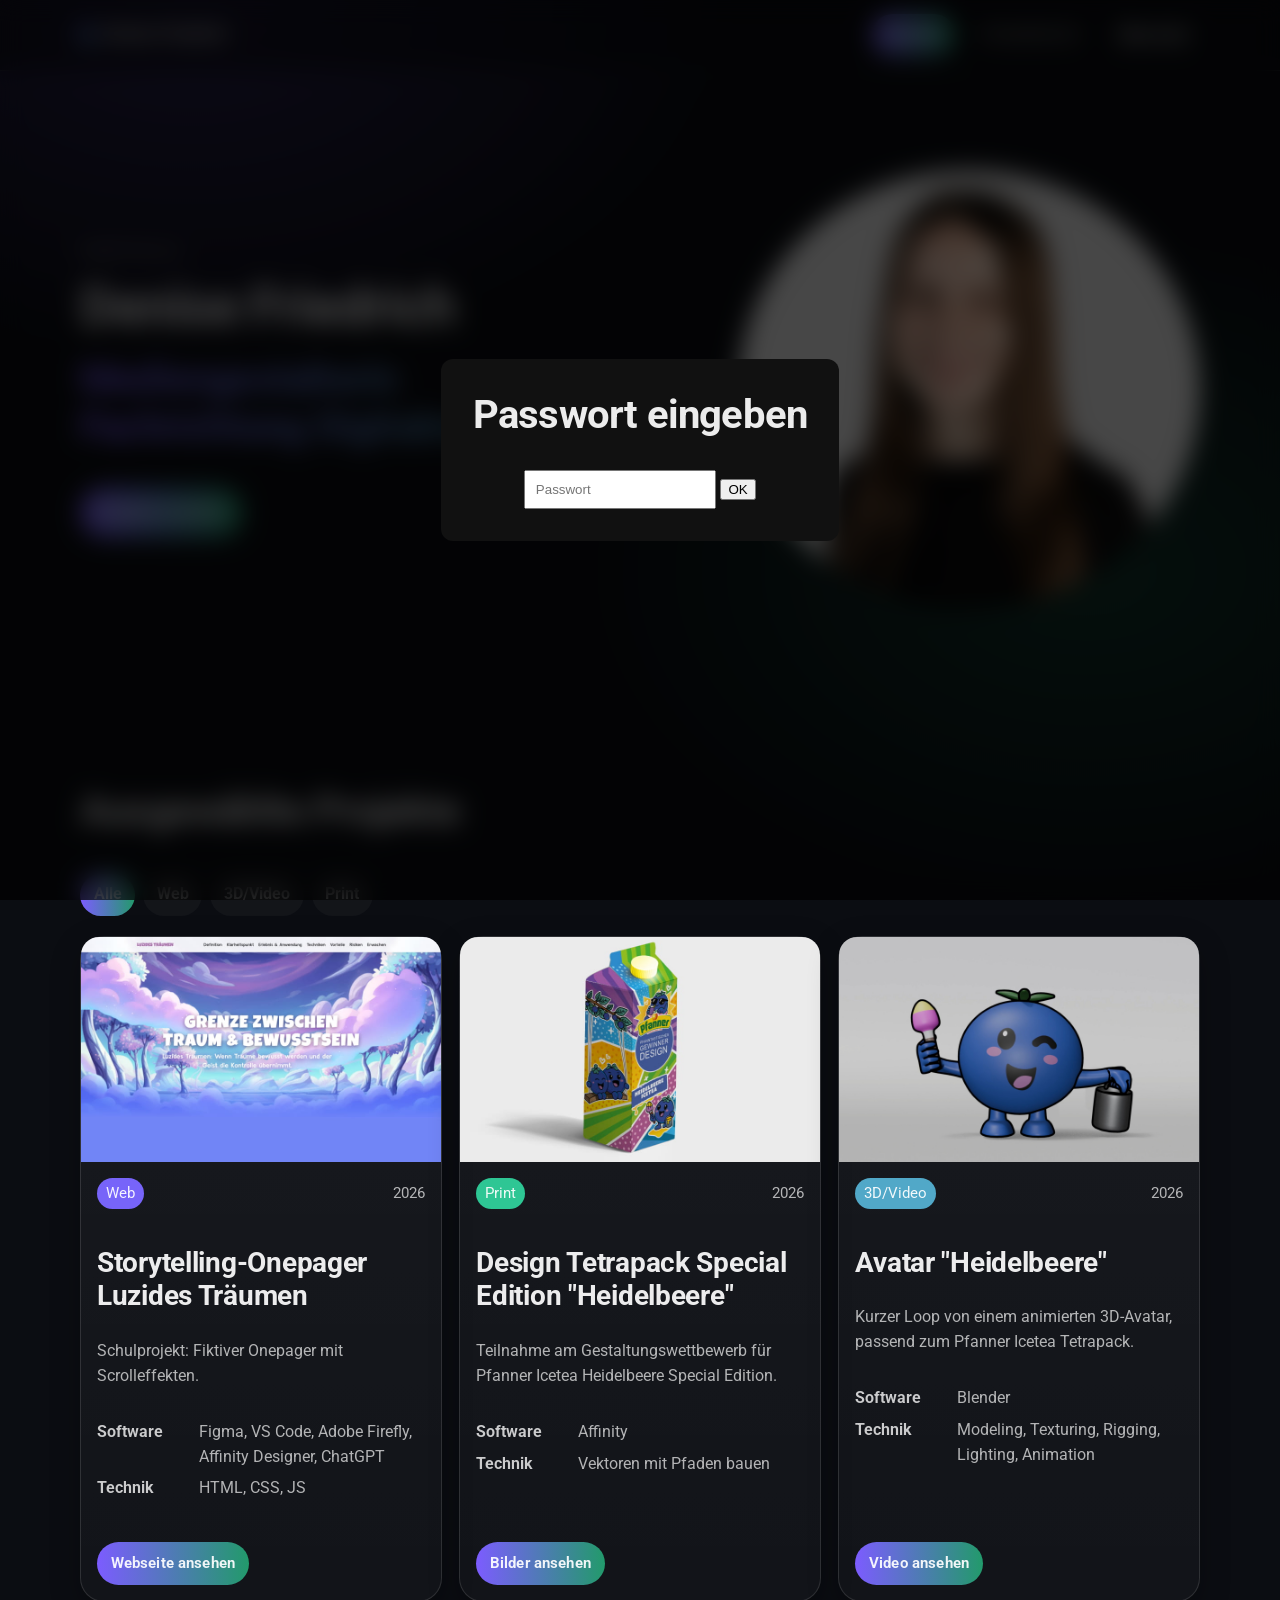
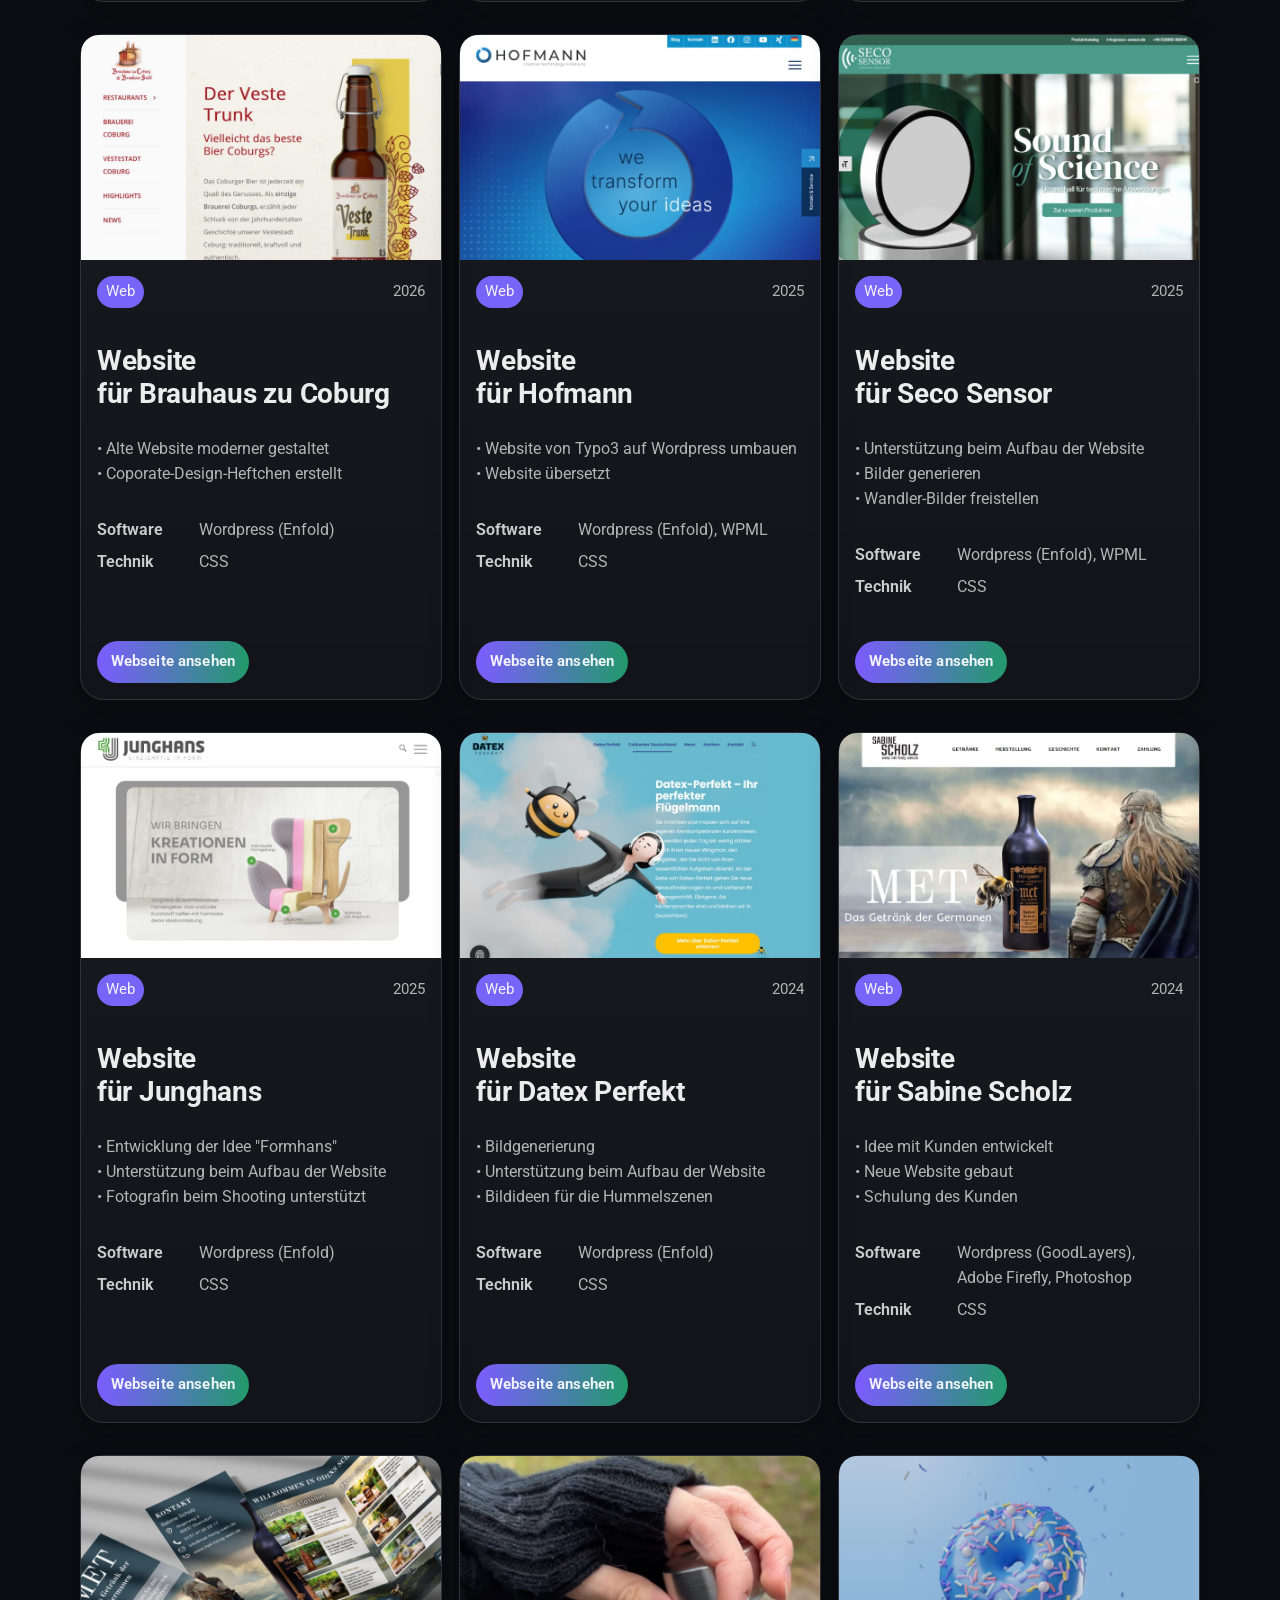
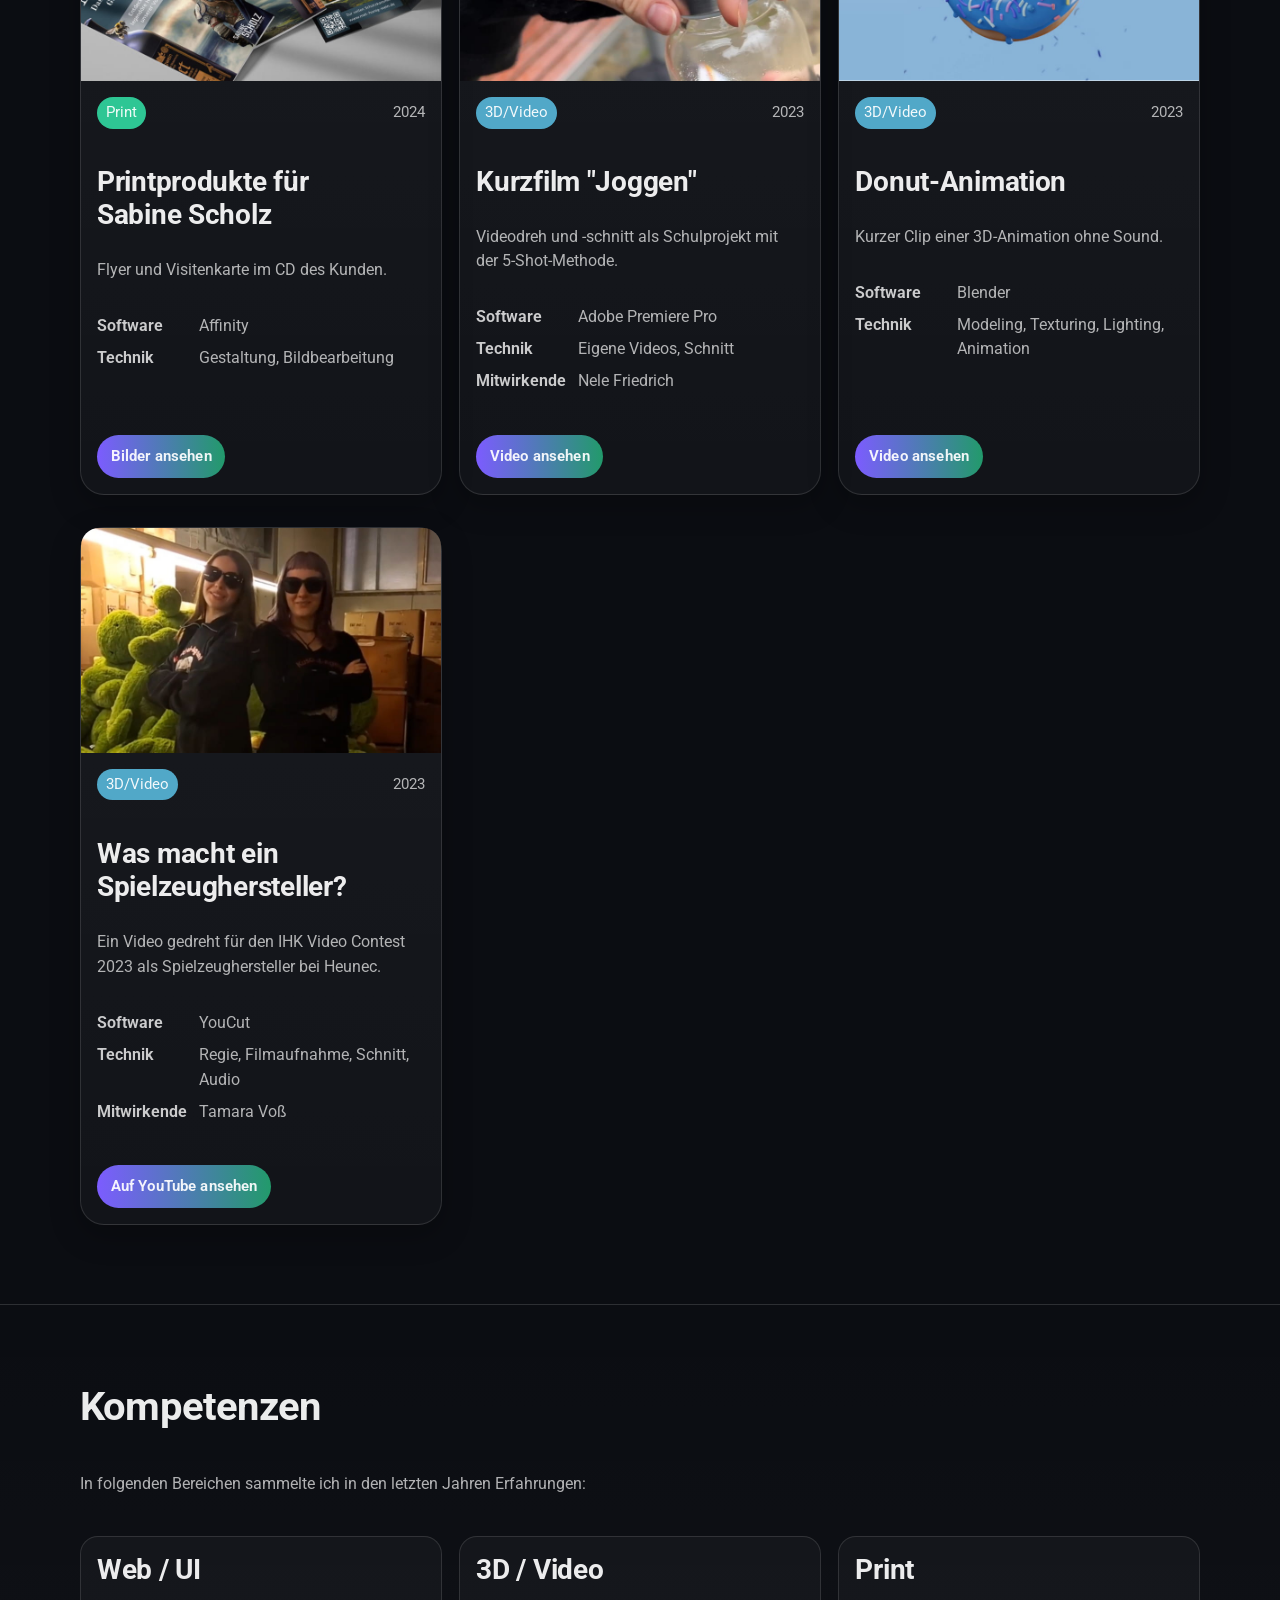
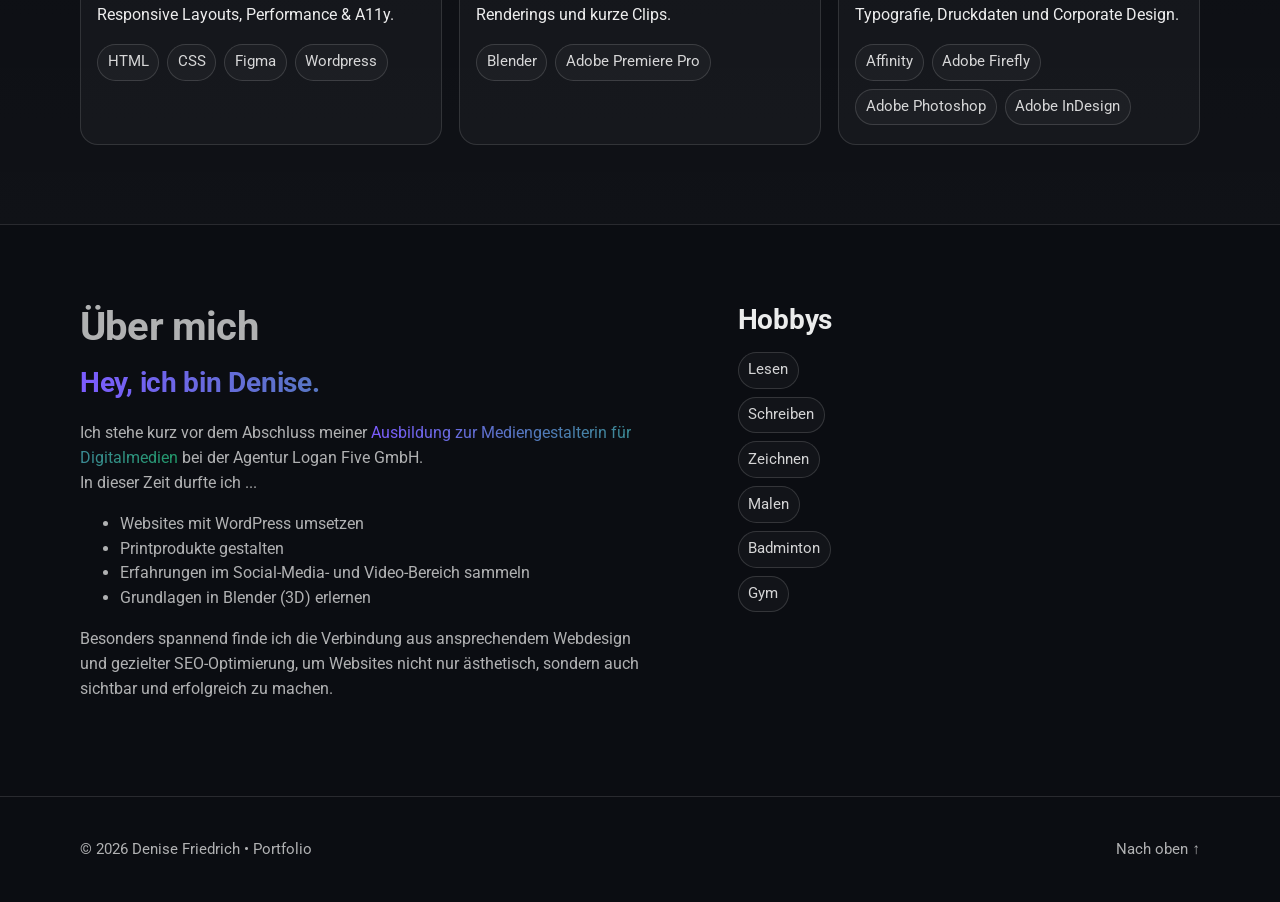
==== commit 12315f07: "Update index.html" ====
--- a/index.html
+++ b/index.html
@@ -168,7 +168,7 @@
                 <span class="web-btn">Web</span>
                 <span class="year">2026</span>
               </div>
-              <h3 class="card-title">Webseite <br>für Brauhaus zu Coburg </h3>
+              <h3 class="card-title">Website <br>für Brauhaus zu Coburg </h3>
               <p class="card-text">• Alte Website moderner gestaltet <br>• Coporate-Design-Heftchen erstellt</p>
               <dl class="stack">
                 <div><dt>Software</dt><dd>Wordpress (Enfold)</dd></div>
@@ -188,7 +188,7 @@
                 <span class="web-btn">Web</span>
                 <span class="year">2025</span>
               </div>
-              <h3 class="card-title">Webseite <br>für Hofmann </h3>
+              <h3 class="card-title">Website <br>für Hofmann </h3>
               <p class="card-text">• Website von Typo3 auf Wordpress umbauen <br>• Website übersetzt
               </p>
               <dl class="stack">
@@ -209,8 +209,8 @@
                 <span class="web-btn">Web</span>
                 <span class="year">2025</span>
               </div>
-              <h3 class="card-title">Webseite <br>für Seco Sensor </h3>
-              <p class="card-text">• Beim Aufbau der Website unterstützen <br>• Bilder generieren <br>• Wandler-Bilder freistellen</p>
+              <h3 class="card-title">Website <br>für Seco Sensor </h3>
+              <p class="card-text">• Unterstützung beim Aufbau der Website <br>• Bilder generieren <br>• Wandler-Bilder freistellen</p>
               <dl class="stack">
                 <div><dt>Software</dt><dd>Wordpress (Enfold), WPML</dd></div>
                 <div><dt>Technik</dt><dd>CSS</dd></div>
@@ -230,7 +230,7 @@
                 <span class="web-btn">Web</span>
                 <span class="year">2025</span>
               </div>
-              <h3 class="card-title">Webseite <br>für Junghans </h3>
+              <h3 class="card-title">Website <br>für Junghans </h3>
               <p class="card-text">• Entwicklung der Idee "Formhans" <br>• Unterstützung beim Aufbau der Website <br>• Fotografin beim Shooting unterstützt</p>
               <dl class="stack">
                 <div><dt>Software</dt><dd>Wordpress (Enfold)</dd></div>
@@ -250,7 +250,7 @@
                 <span class="web-btn">Web</span>
                 <span class="year">2024</span>
               </div>
-              <h3 class="card-title">Webseite <br>für Datex Perfekt</h3>
+              <h3 class="card-title">Website <br>für Datex Perfekt</h3>
               <p class="card-text">• Bildgenerierung <br>• Unterstützung beim Aufbau der Website <br> • Bildideen für die Hummelszenen</p>
               <dl class="stack">
                 <div><dt>Software</dt><dd>Wordpress (Enfold)</dd></div>
@@ -271,7 +271,7 @@
                 <span class="web-btn">Web</span>
                 <span class="year">2024</span>
               </div>
-              <h3 class="card-title">Webseite <br>für Sabine Scholz </h3>
+              <h3 class="card-title">Website <br>für Sabine Scholz </h3>
               <p class="card-text">• Idee mit Kunden entwickelt<br>• Neue Website gebaut<br>• Schulung des Kunden</p>
               <dl class="stack">
                 <div><dt>Software</dt><dd>Wordpress (GoodLayers), Adobe Firefly, Photoshop</dd></div>
--- a/styles.css
+++ b/styles.css
@@ -44,7 +44,7 @@
   --bright: white;
 
   --accent: #7c5cff;
-  --accent2: #20b077;
+  --accent2: #229a6b;
 
   --radius: 18px;
   --shadow: 0 18px 45px rgba(0,0,0,.35);
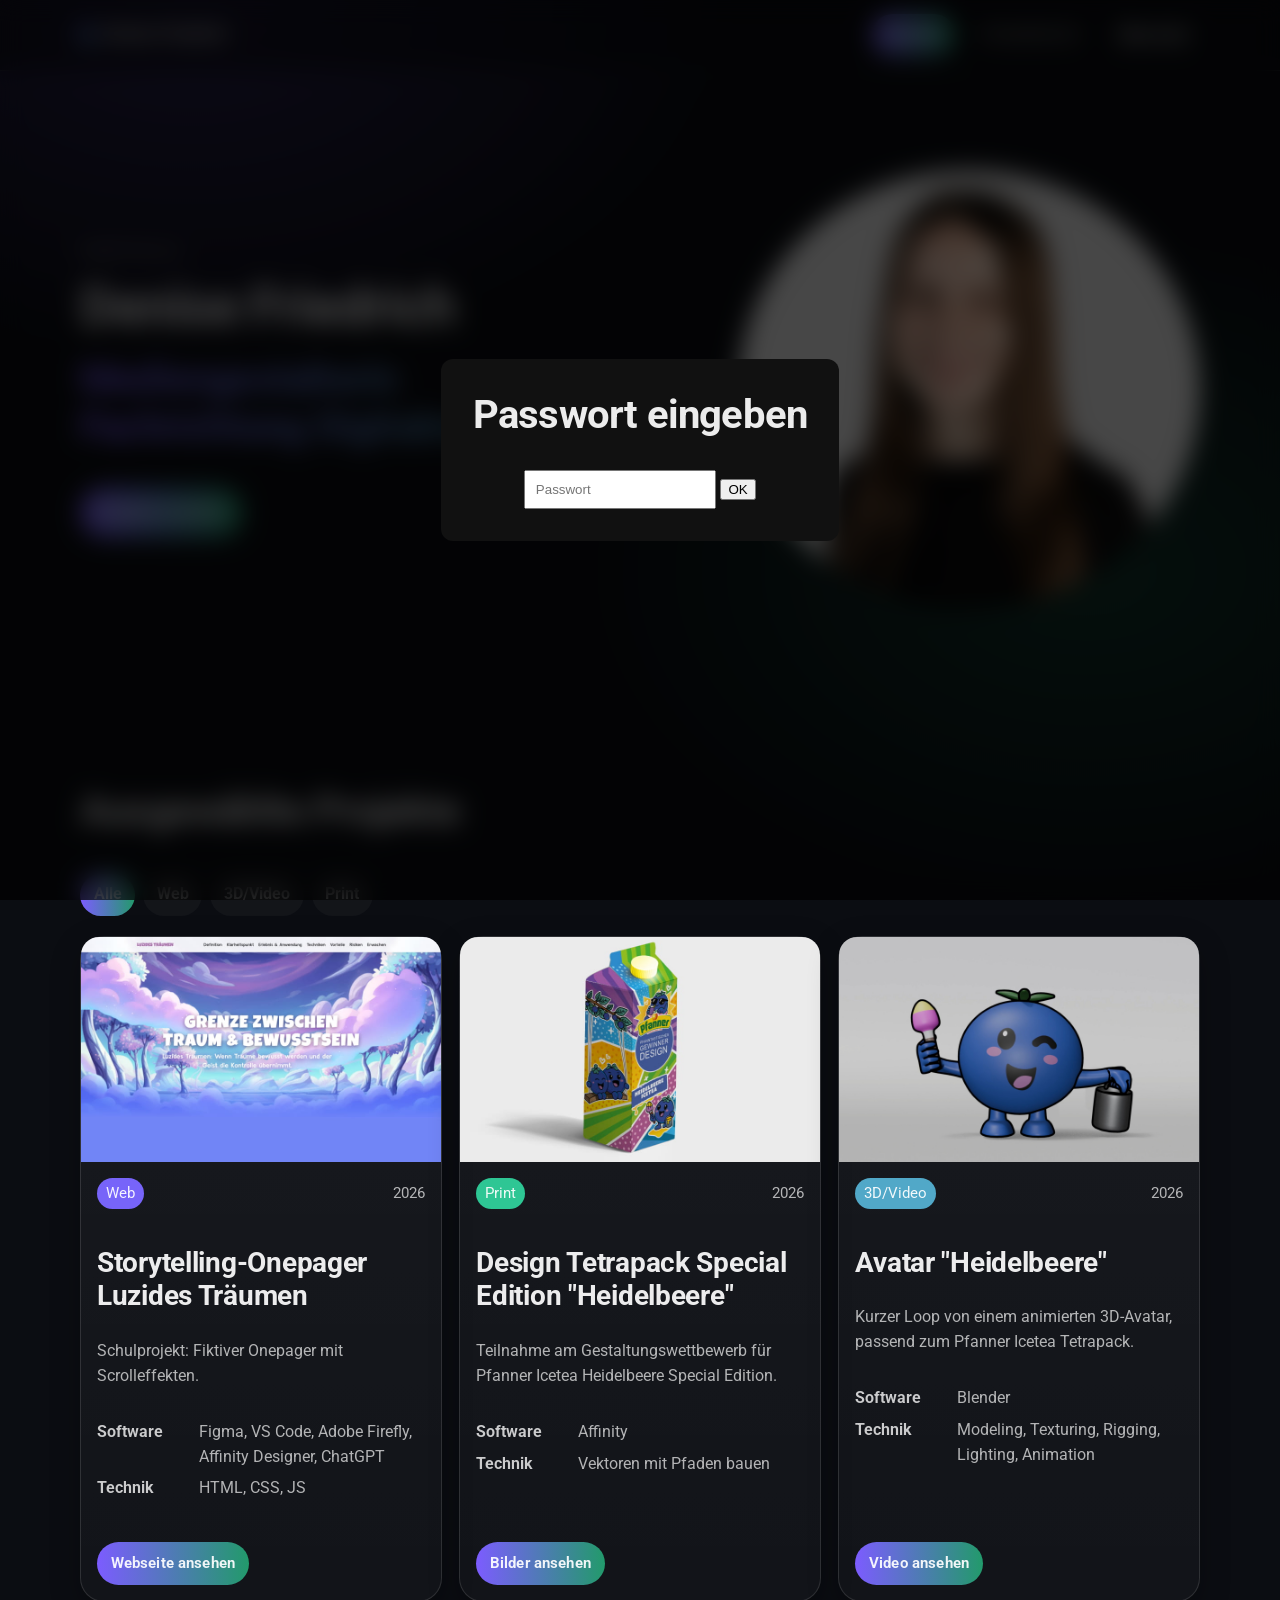
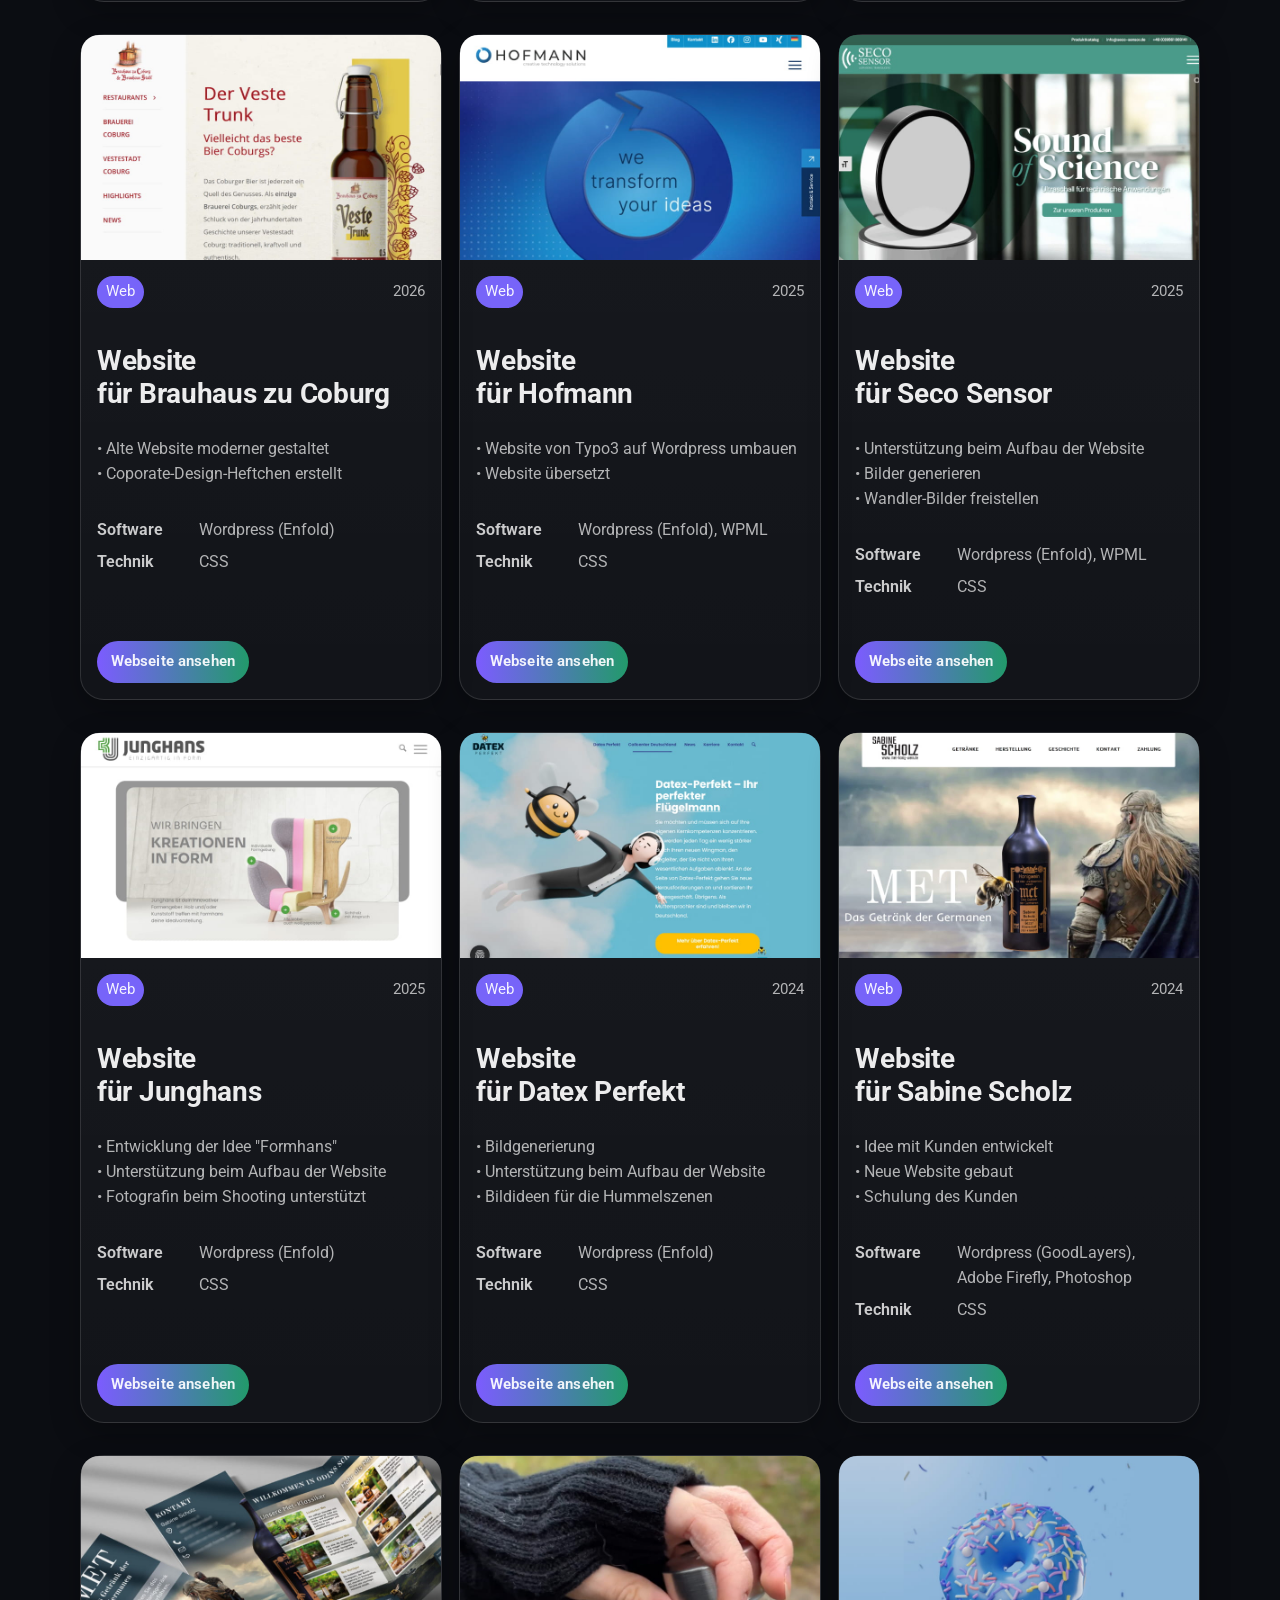
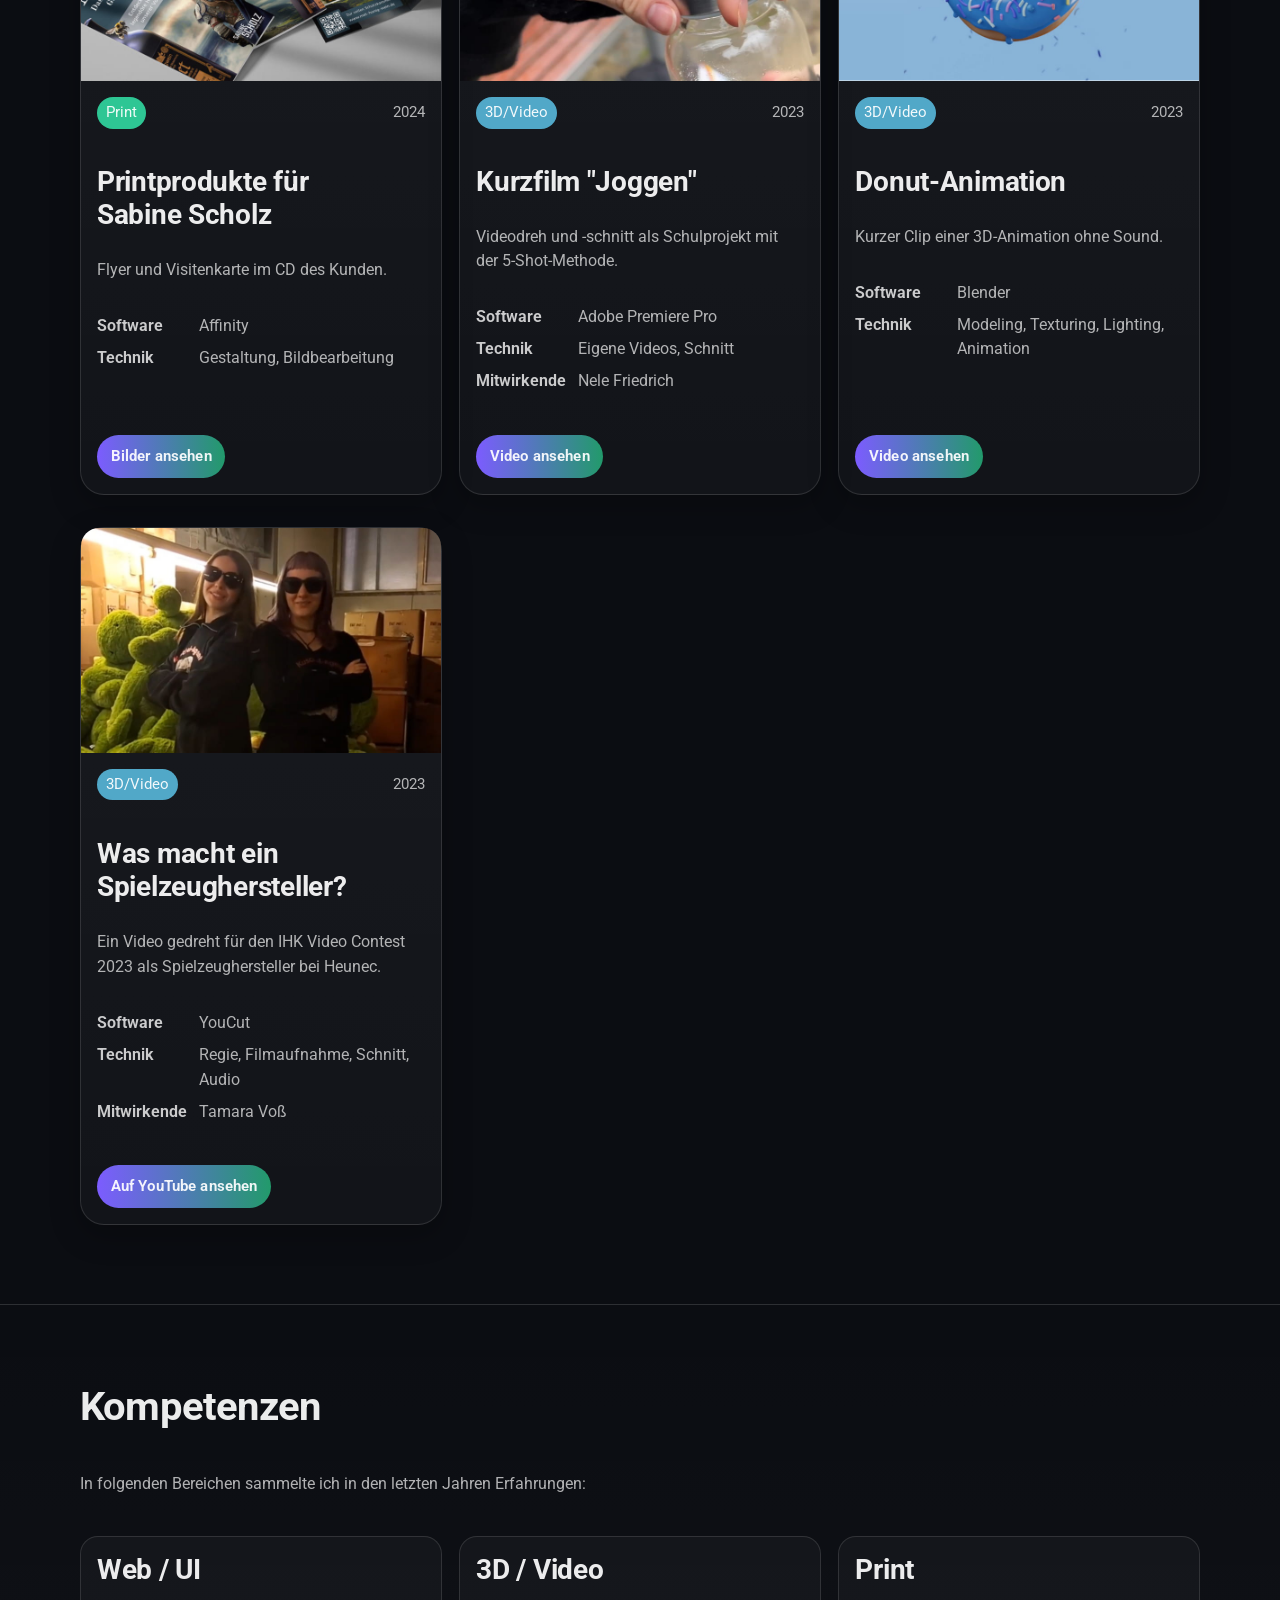
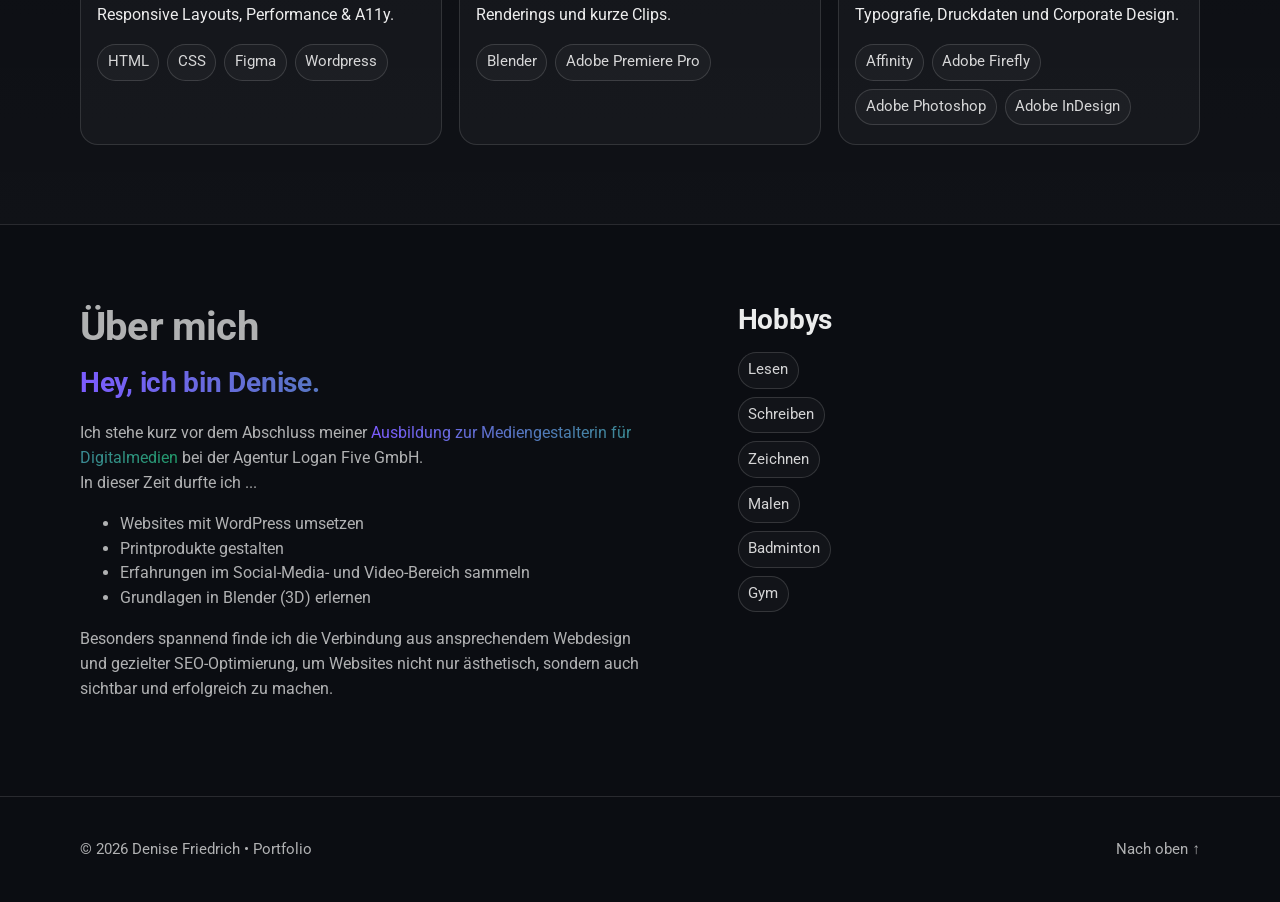
==== commit 560bc0be: "Update index.html" ====
--- a/index.html
+++ b/index.html
@@ -59,7 +59,7 @@
         </div>
 
         <div class="hero-media" aria-label="Vorschau">
-          <img src="assets/img/Denise_Friedrich_Portrait.png" alt="Vorschau: Website-Projekt" loading="lazy" />
+          <img src="assets/img/Denise_Friedrich_Portrait.png" alt="Portrait von Denise Friedrich" loading="lazy" />
         </div>
       </div>
     </section>
@@ -87,7 +87,7 @@
         <div class="grid projects">
           <!-- WEB: Onepager Luzides Träumen -->
           <article class="card project cat-web">
-            <img src="assets/img/Storytelling_Luzide_Traeume.jpg" alt="Vorschau: Website-Projekt" loading="lazy" />
+            <img src="assets/img/Storytelling_Luzide_Traeume.jpg" alt="Vorschaubild: Onepager Luzides Träumen" loading="lazy" />
             <div class="card-body">
               <div class="card-top">
                 <span class="web-btn">Web</span>
@@ -111,7 +111,7 @@
 
           <!-- PRINT: Tetrapack Heidelbeere -->
           <article class="card project cat-print">
-            <img src="assets/img/heidelbeere/Titelbild_Pfanner_Icetea_Heidelbeere.jpg" alt="Vorschau: Print-Layout" loading="lazy" />
+            <img src="assets/img/heidelbeere/Titelbild_Pfanner_Icetea_Heidelbeere.jpg" alt="Vorschaubild: Pfanner Icetea Heidelbeere Design" loading="lazy" />
             <div class="card-body">
               <div class="card-top">
                 <span class="print-btn">Print</span>
@@ -138,7 +138,7 @@
           
           <!-- 3D: Heidelbeere -->
           <article class="card project cat-3d">
-            <img src="assets/img/Animated_Avatar_Heidelbeere_2026.jpg" alt="Vorschau: Branding/Print" loading="lazy" />
+            <img src="assets/img/Animated_Avatar_Heidelbeere_2026.jpg" alt="Vorschaubild von einer animierten 3D-Heidelbeere mit Pinsel und Eimer" loading="lazy" />
             <div class="card-body">
               <div class="card-top">
                 <span class="video-btn">3D/Video</span>
@@ -162,7 +162,7 @@
 
           <!-- WEB: Brauhaus Coburg -->
           <article class="card project cat-web">
-            <img src="assets/img/brauhaus/Titelbild_Website_brauhaus.jpg" alt="Vorschau: Website-Projekt" loading="lazy" />
+            <img src="assets/img/brauhaus/Titelbild_Website_brauhaus.jpg" alt="Vorschaubild von der Website für Brauhaus zu Coburg" loading="lazy" />
             <div class="card-body">
               <div class="card-top">
                 <span class="web-btn">Web</span>
@@ -182,7 +182,7 @@
 
           <!-- WEB: Robert Hofmann GmbH -->
           <article class="card project cat-web">
-            <img src="assets/img/robert-hofmann/Titelbild_Website_Robert_Hofmann.jpg" alt="Vorschau: Website-Projekt" loading="lazy" />
+            <img src="assets/img/robert-hofmann/Titelbild_Website_Robert_Hofmann.jpg" alt="Vorschaubild von der Website für Robert Hofmann" loading="lazy" />
             <div class="card-body">
               <div class="card-top">
                 <span class="web-btn">Web</span>
@@ -203,7 +203,7 @@
 
           <!-- WEB: Seco Sensor -->
           <article class="card project cat-web">
-            <img src="assets/img/seco/Titelbild_Website_seco.jpg" alt="Vorschau: Website-Projekt" loading="lazy" />
+            <img src="assets/img/seco/Titelbild_Website_seco.jpg" alt="Vorschaubild von der Website für Seco Sensor" loading="lazy" />
             <div class="card-body">
               <div class="card-top">
                 <span class="web-btn">Web</span>
@@ -224,7 +224,7 @@
 
           <!-- WEB: Junghans -->
           <article class="card project cat-web">
-            <img src="assets/img/junghans/Titelbild_Website_junghans.jpg" alt="Vorschau: Website-Projekt" loading="lazy" />
+            <img src="assets/img/junghans/Titelbild_Website_junghans.jpg" alt="Vorschaubild von der Website für Junghans" loading="lazy" />
             <div class="card-body">
               <div class="card-top">
                 <span class="web-btn">Web</span>
@@ -244,7 +244,7 @@
 
           <!-- WEB: Callcenter Datex Perfekt -->
           <article class="card project cat-web">
-            <img src="assets/img/datex/Titelbild_Website_datex.jpg" alt="Vorschau: Website-Projekt" loading="lazy" />
+            <img src="assets/img/datex/Titelbild_Website_datex.jpg" alt="Vorschaubild von der Website für Datex Perfekt" loading="lazy" />
             <div class="card-body">
               <div class="card-top">
                 <span class="web-btn">Web</span>
@@ -265,7 +265,7 @@
 
           <!-- WEB: Met Honigwein -->
           <article class="card project cat-web">
-            <img src="assets/img/honigwein/Titelbild_Website_hongiwein.jpg" alt="Vorschau: Website-Projekt" loading="lazy" />
+            <img src="assets/img/honigwein/Titelbild_Website_hongiwein.jpg" alt="Vorschaubild von der Website für Met Honigwein" loading="lazy" />
             <div class="card-body">
               <div class="card-top">
                 <span class="web-btn">Web</span>
@@ -308,7 +308,7 @@
 
           <!-- VIDEO: Kurzfilm Joggen -->
           <article class="card project cat-3d">
-            <img src="assets/img/Joggen_Videoschnitt_Schulprojekt.jpg" alt="Vorschau: 3D-Render" loading="lazy" />
+            <img src="assets/img/Joggen_Videoschnitt_Schulprojekt.jpg" alt="Vorschaubild für den Kurzfilm Joggen" loading="lazy" />
             <div class="card-body">
               <div class="card-top">
                 <span class="video-btn">3D/Video</span>
@@ -329,7 +329,7 @@
 
           <!-- 3D: Donut-->
           <article class="card project cat-3d">
-            <img src="assets/img/Animated_Donut_2023.jpg" alt="Vorschau: Motion/Video" loading="lazy" />
+            <img src="assets/img/Animated_Donut_2023.jpg" alt="Vorschaubild für einen animierten 3D-Donut" loading="lazy" />
             <div class="card-body">
               <div class="card-top">
                 <span class="video-btn">3D/Video</span>
@@ -349,7 +349,7 @@
 
           <!-- VIDEO: Spielzeughersteller Heunec -->
           <article class="card project cat-3d">
-            <img src="assets/img/IHK_Contest_2023_Spielzeughersteller.jpg" alt="Vorschaubild zum YouTube-Video Projektname" loading="lazy" />
+            <img src="assets/img/IHK_Contest_2023_Spielzeughersteller.jpg" alt="Vorschaubild für den IHK-Contest-Videobeitrag über den Beruf des Spielzeugherstellers" loading="lazy" />
             <div class="card-body">
               <div class="card-top">
                 <span class="video-btn">3D/Video</span>
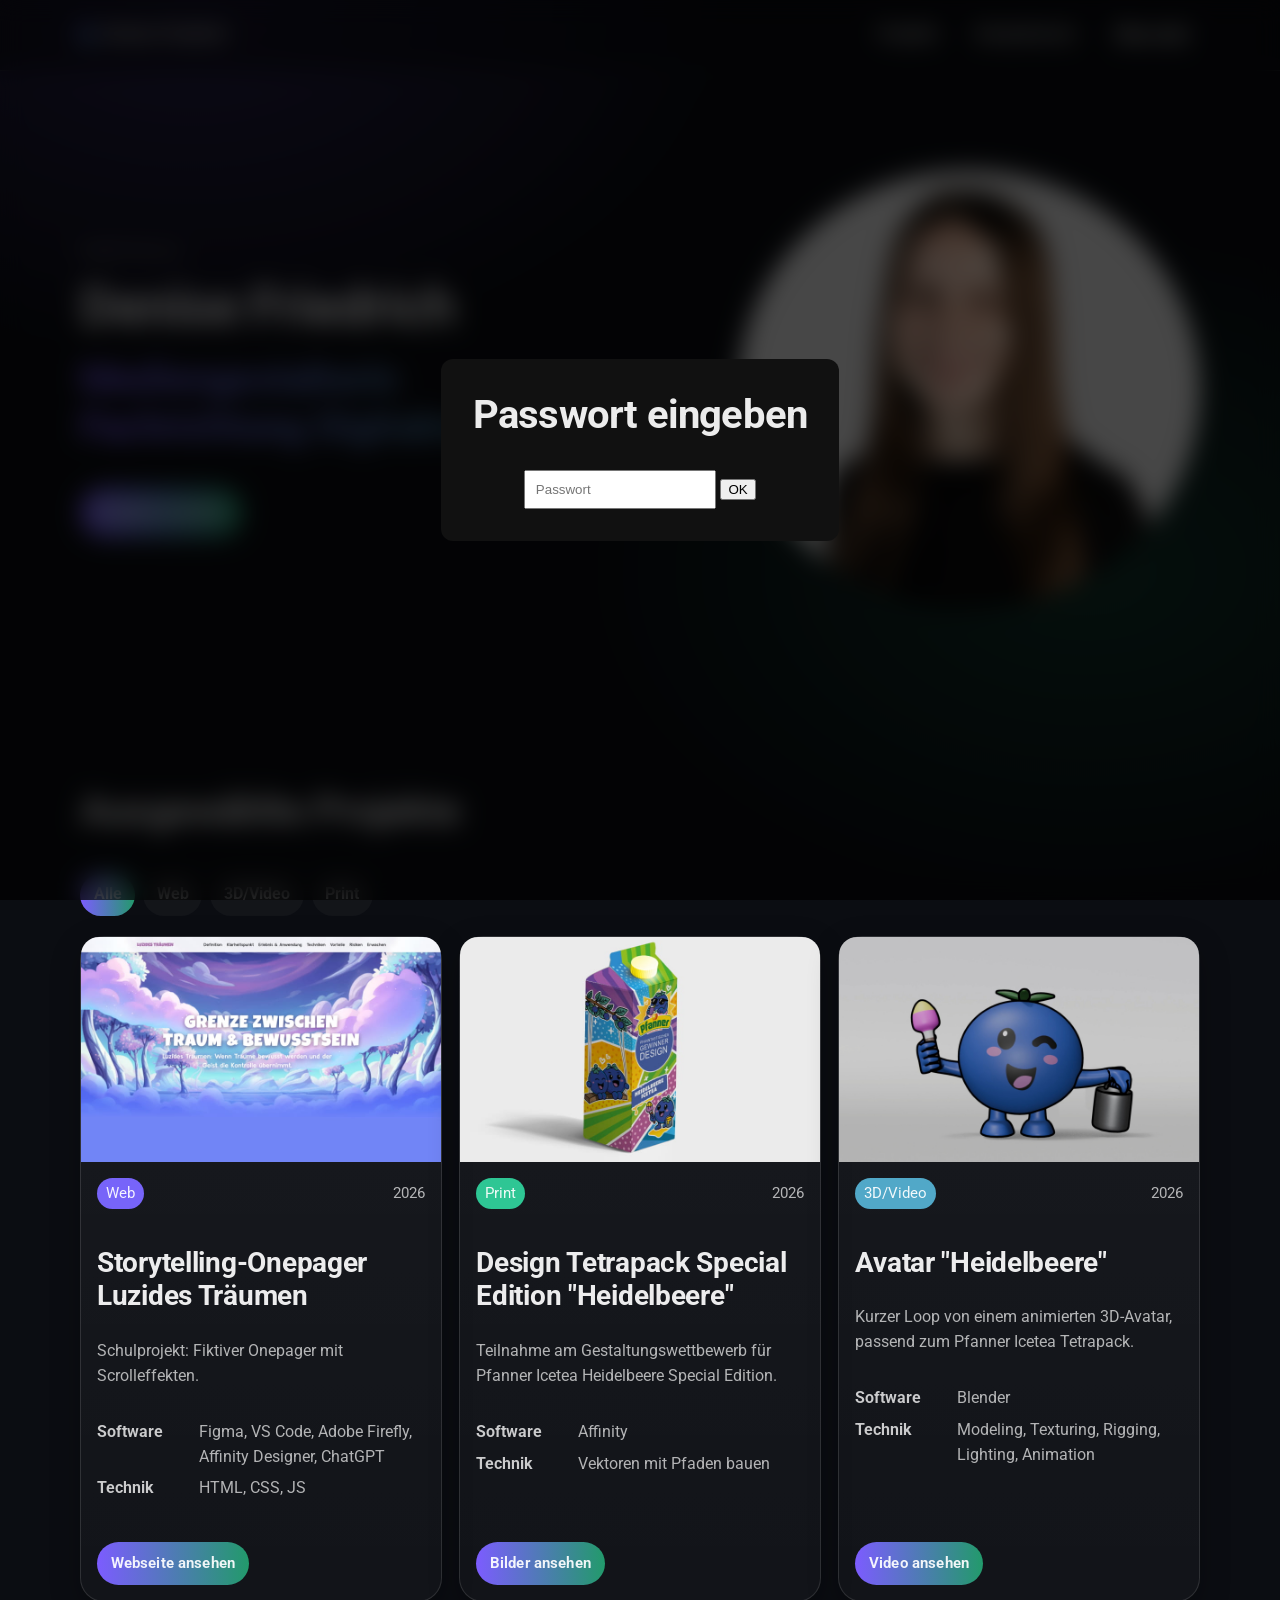
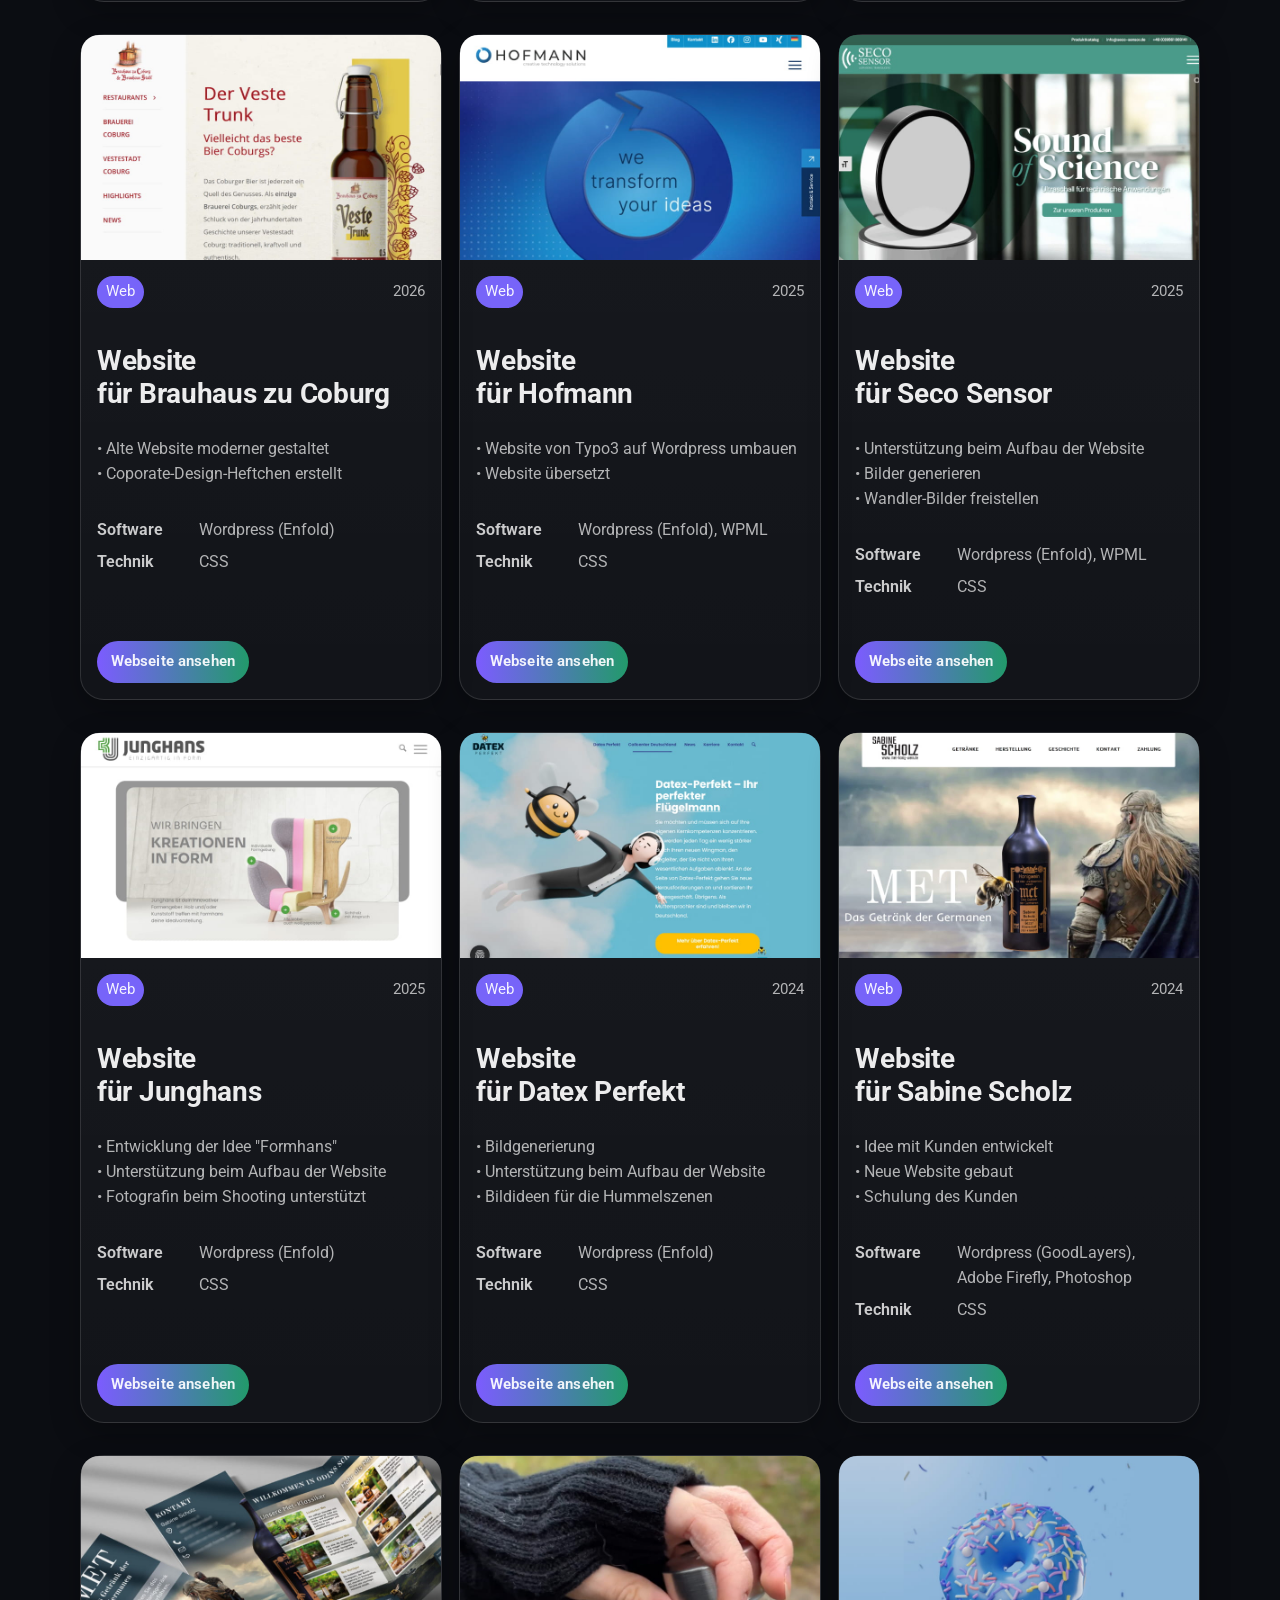
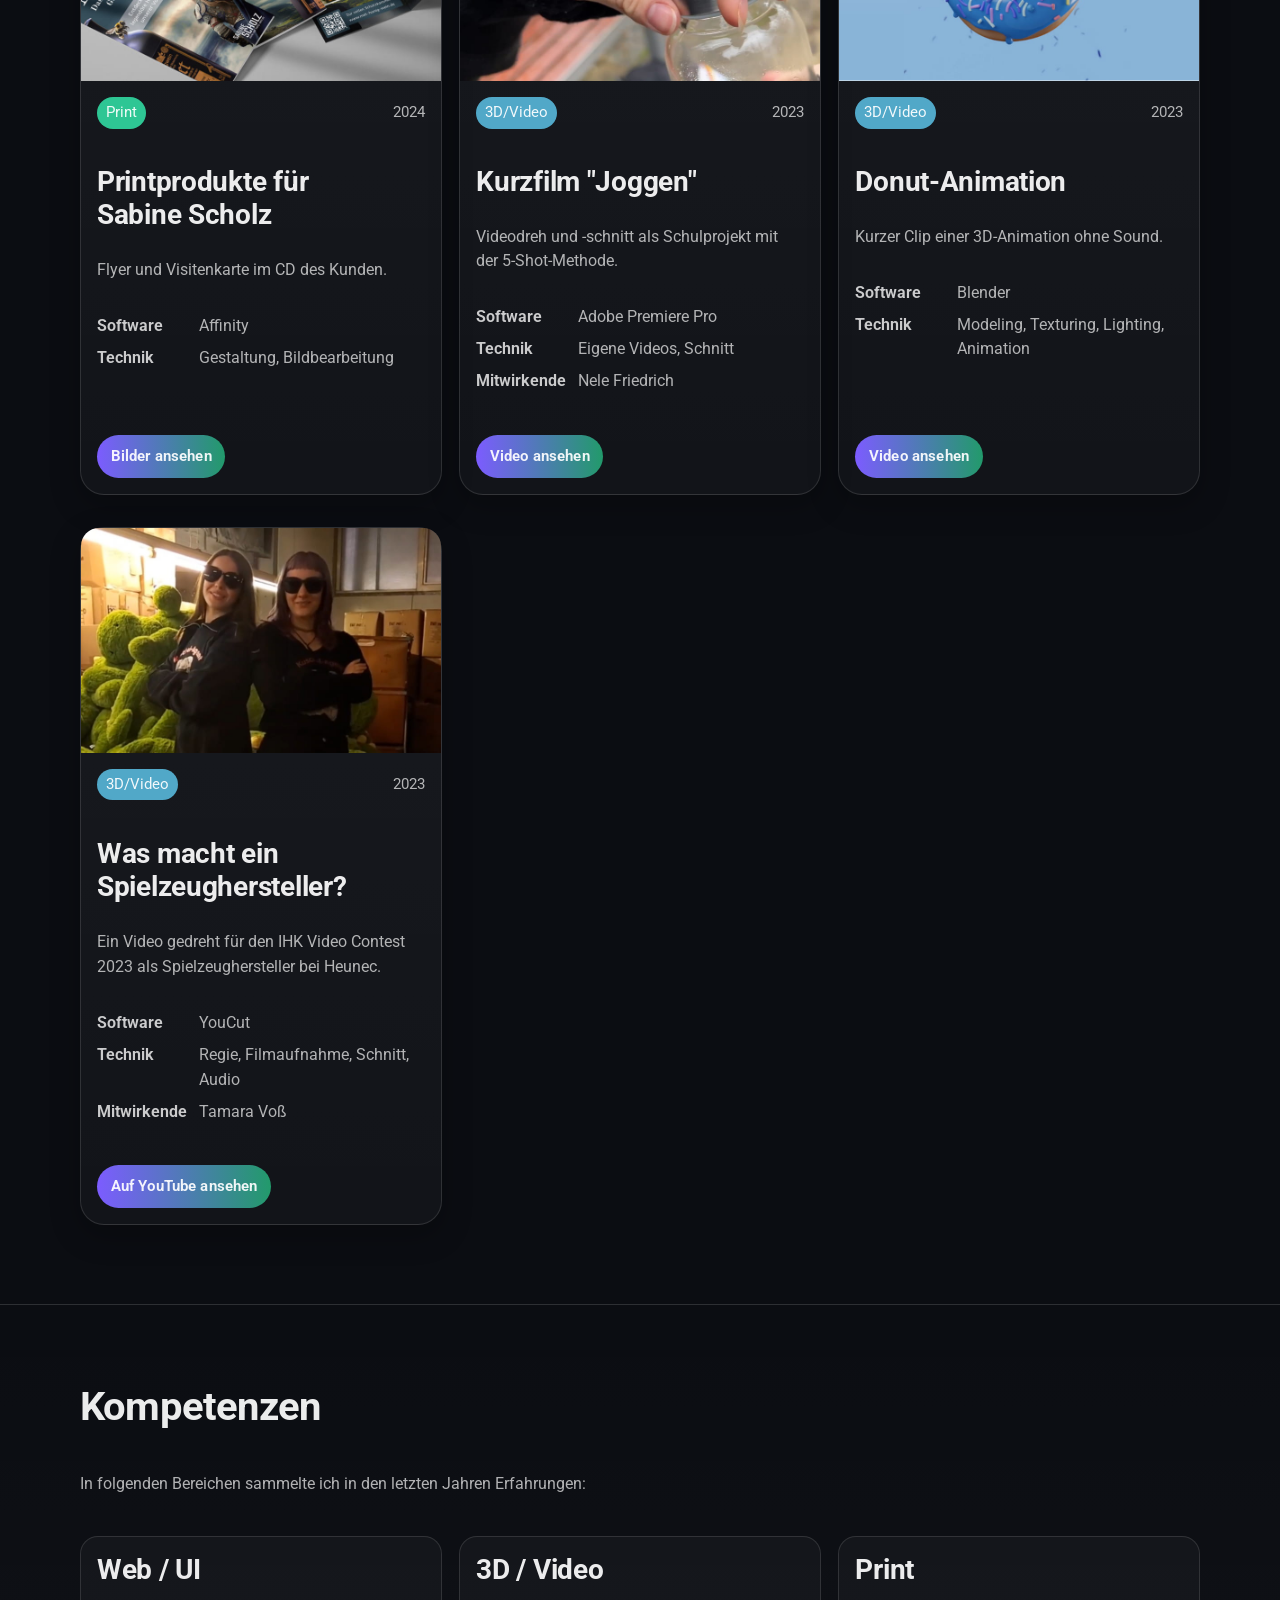
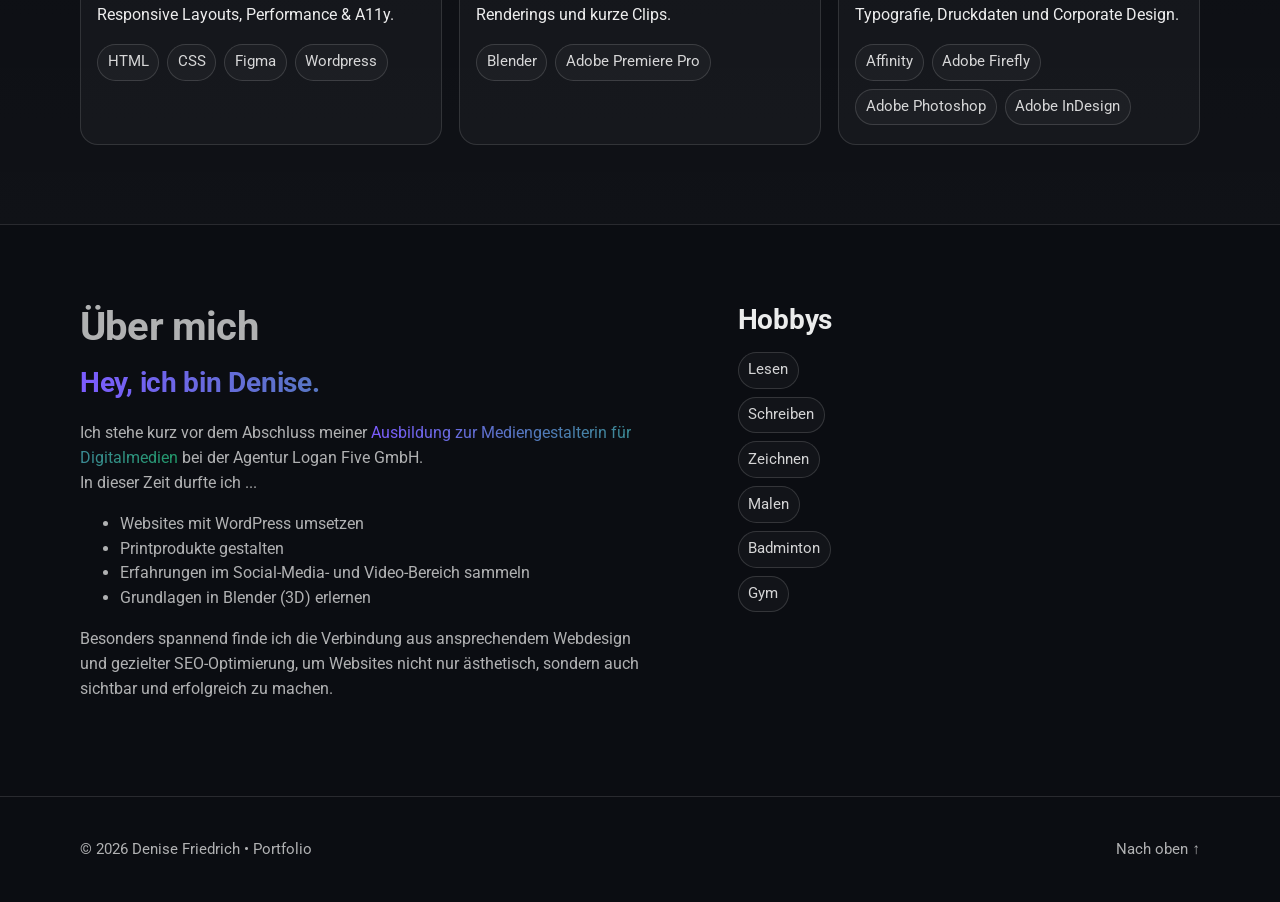
==== commit 4ecf5532: "Update index.html" ====
--- a/index.html
+++ b/index.html
@@ -35,7 +35,7 @@
       </label>
 
       <nav class="site-nav" aria-label="Hauptnavigation">
-        <a href="#projects" class="nav-cta">Projekte</a>
+        <a href="#projects">Projekte</a>
         <a href="#services">Kompetenzen</a>
         <a href="#about">Über mich</a>
       </nav>
--- a/styles.css
+++ b/styles.css
@@ -114,12 +114,6 @@
 
   
 /*Navigation*/
-.site-nav a.active {
-  color: var(--bright);
-  text-decoration: underline;
-}
-
-
 .skip-link{
   position: absolute;
   left: -999px;
@@ -167,24 +161,27 @@
   display: flex;
   align-items: center;
   gap: 1rem;
-}
+  font-weight: 600;
+}
+
 .site-nav a{
   padding: .55rem .7rem;
   border-radius: 999px;
-  color: var(--muted);
   text-decoration: none;
 }
+
+.site-nav a.active {
+  color: var(--bright);
+  text-decoration: underline;
+}
+
 .site-nav a:hover{
-  color: var(--text);
+  color: var(--bright);
+  font-weight: 700;
   filter: brightness(1.06);
-}
-.nav-cta{
-  color: var(--bright);
-  background: linear-gradient(90deg, var(--accent), var(--accent2));
-  font-weight: 700;
-}
-.nav-cta:hover{ filter: brightness(1.06);color: var(--bright); }
-.nav-cta:active, .nav-cta:focus, .nav-cta.active{filter: brightness(1.06);color: var(--bright); text-decoration: underline!important;}
+  text-decoration: none;
+}
+
 
 .nav-toggle{ display:none; }
 .nav-toggle-label{
